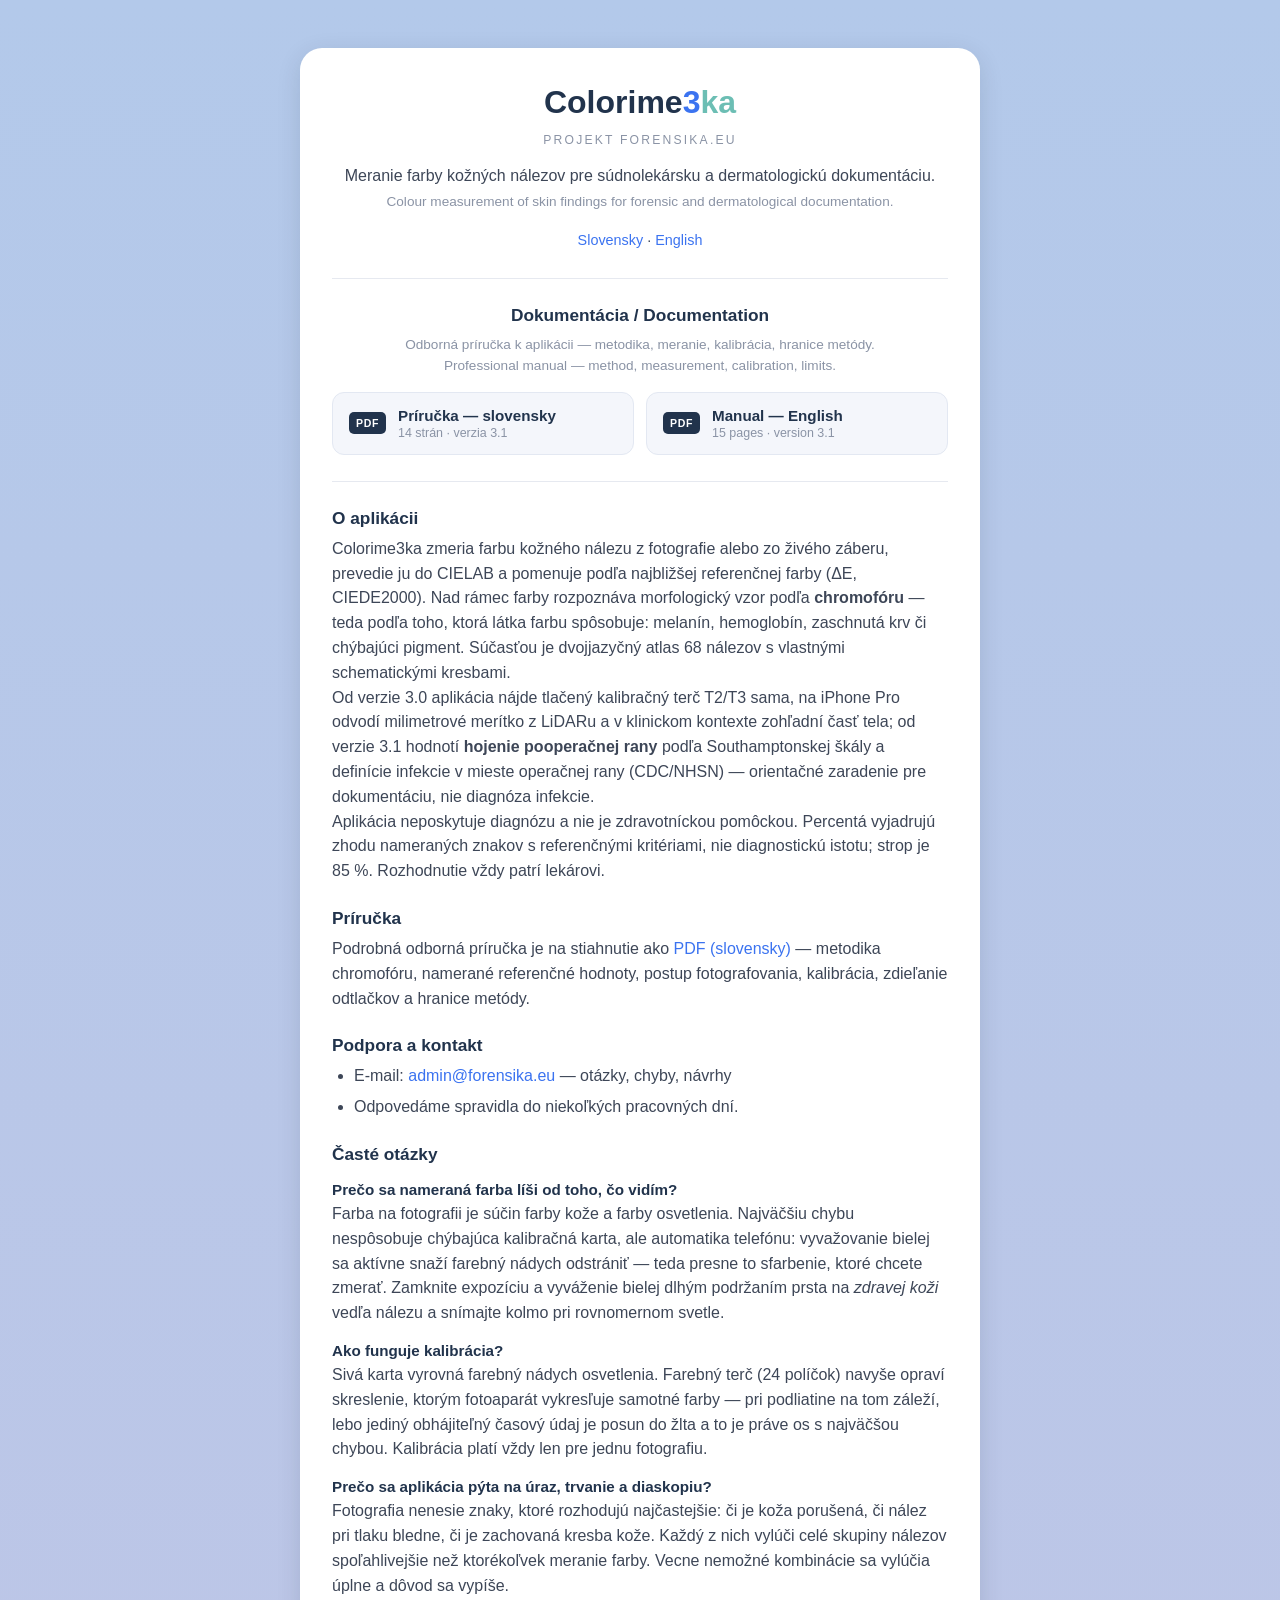
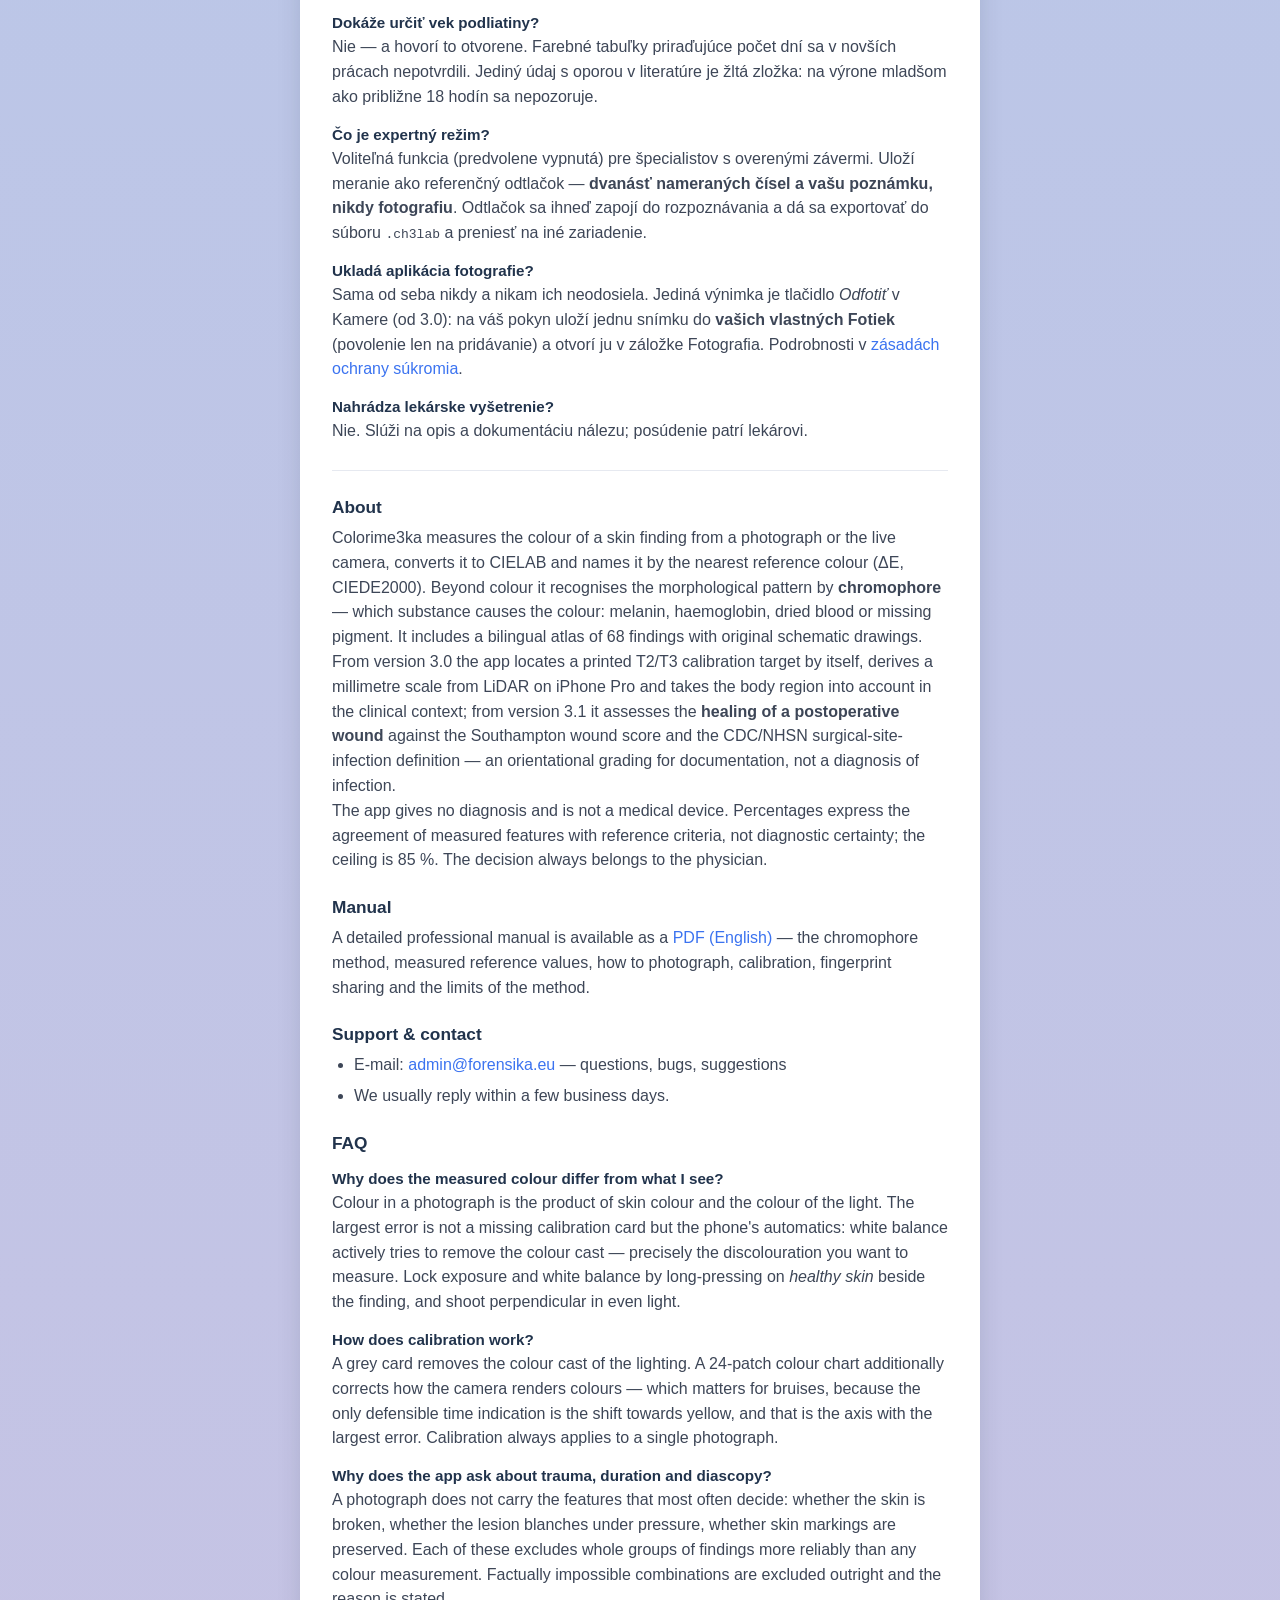
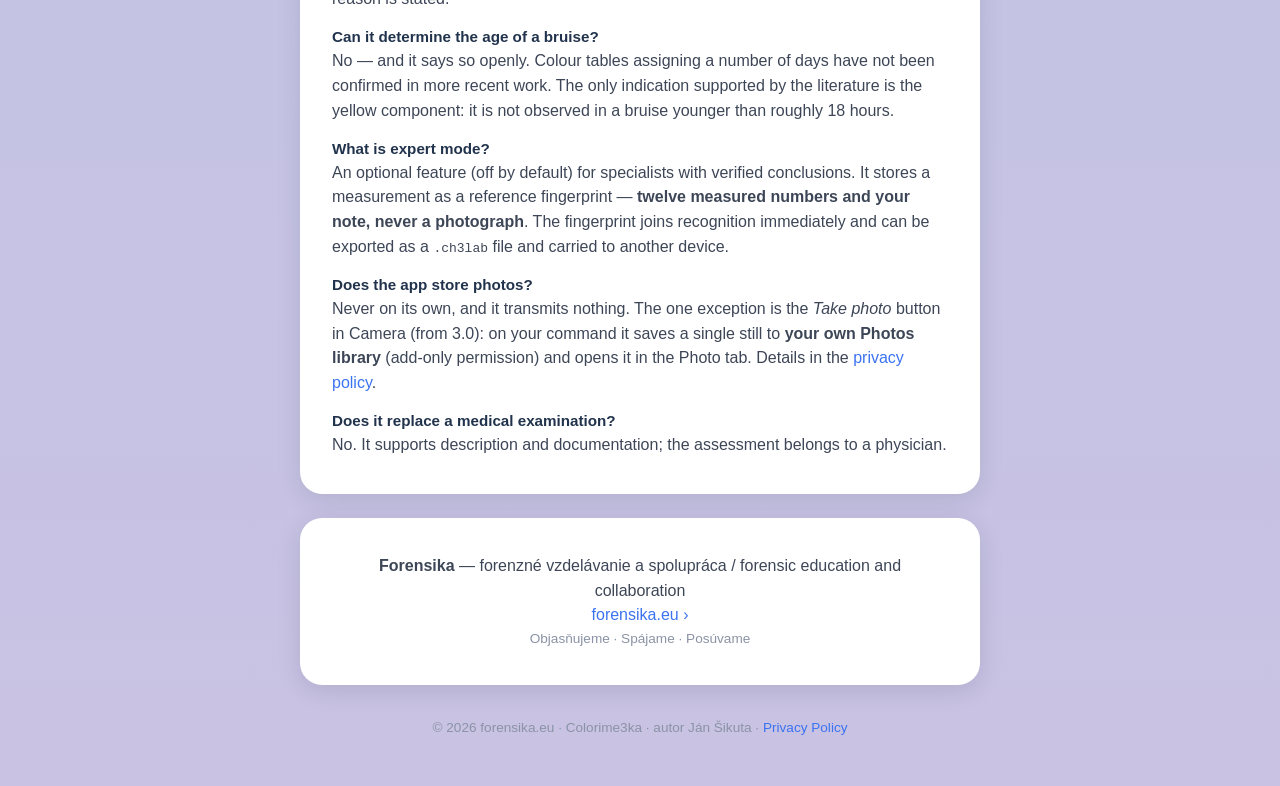
==== index.html @ 70403582 "Kontaktný e-mail: admin@forensika.eu Co-Authored-By: Claude Opus 5.5 <noreply@anthropic.com>" ====
<!DOCTYPE html>
<html lang="sk">
<head>
<meta charset="utf-8">
<meta name="viewport" content="width=device-width, initial-scale=1.0">
<title>Colorime3ka — podpora / support · forensika.eu</title>
<meta name="description" content="Colorime3ka — meranie farby kožných nálezov pre súdnolekársku a dermatologickú dokumentáciu. Podpora a kontakt. / Colour measurement of skin findings for forensic and dermatological documentation.">
<style>
  :root {
    --navy: #21334c; --sky-top: #b3c9ea; --lavender: #c9c2e3;
    --blue: #3b73f0; --mint: #6cbeb4; --ink: #3d4657; --muted: #8a93a5;
  }
  * { margin: 0; padding: 0; box-sizing: border-box; }
  body {
    font-family: -apple-system, BlinkMacSystemFont, "Segoe UI", Roboto, Helvetica, Arial, sans-serif;
    background: linear-gradient(180deg, var(--sky-top), var(--lavender));
    min-height: 100vh; color: var(--navy);
    display: flex; flex-direction: column; align-items: center; padding: 48px 20px;
  }
  .card { background: #fff; border-radius: 22px; box-shadow: 0 6px 24px rgba(20,30,50,.12);
          max-width: 680px; width: 100%; padding: 36px 32px; margin-bottom: 24px; }
  h1 { font-size: 2rem; text-align: center; }
  h1 .i { color: var(--blue); } h1 .k { color: var(--mint); }
  .tagline { text-align: center; letter-spacing: .18em; font-size: .76rem; color: var(--muted); margin: 10px 0 4px; }
  .lead { text-align: center; color: var(--ink); margin-top: 14px; line-height: 1.55; }
  h2 { font-size: 1.08rem; margin: 24px 0 8px; }
  h3 { font-size: .95rem; margin: 16px 0 4px; color: var(--navy); }
  p, li { line-height: 1.55; color: var(--ink); }
  ul { padding-left: 22px; }
  li { margin-bottom: 6px; }
  a { color: var(--blue); text-decoration: none; }
  a:hover { text-decoration: underline; }
  .center { text-align: center; }
  .muted { color: var(--muted); font-size: .85rem; }
  .lang-note { text-align: center; margin: 16px 0 4px; font-size: .9rem; }
  .note { background: #f4f6fb; border-left: 3px solid var(--mint);
          padding: 12px 14px; border-radius: 8px; margin: 14px 0; font-size: .92rem; }
  hr { border: none; border-top: 1px solid #e6e9f0; margin: 26px 0; }
  footer { margin-top: 8px; text-align: center; font-size: .8rem; color: #5d6679; }
  .docs { display: flex; gap: 12px; flex-wrap: wrap; margin: 16px 0 4px; }
  .doc-link { flex: 1 1 240px; display: flex; align-items: center; gap: 12px;
              background: #f4f6fb; border: 1px solid #e3e8f2; border-radius: 12px;
              padding: 14px 16px; text-decoration: none; }
  .doc-link:hover { background: #eef2fa; text-decoration: none; }
  .doc-link .pdf { flex: 0 0 auto; font-size: .66rem; font-weight: 700; letter-spacing: .06em;
                   color: #fff; background: var(--navy); border-radius: 5px; padding: 5px 7px; }
  .doc-link .t { display: block; color: var(--navy); font-weight: 600; font-size: .95rem; }
  .doc-link .m { display: block; color: var(--muted); font-size: .78rem; margin-top: 2px; }
</style>
</head>
<body>

<div class="card">
  <h1>Colorime<span class="i">3</span><span class="k">ka</span></h1>
  <p class="tagline">PROJEKT FORENSIKA.EU</p>
  <p class="lead">Meranie farby kožných nálezov pre súdnolekársku a dermatologickú dokumentáciu.<br>
     <span class="muted">Colour measurement of skin findings for forensic and dermatological documentation.</span></p>
  <p class="lang-note"><a href="#sk">Slovensky</a> · <a href="#en">English</a></p>

  <hr>

  <h2 class="center">Dokumentácia / Documentation</h2>
  <p class="center muted" style="margin-top:6px">Odborná príručka k aplikácii — metodika, meranie, kalibrácia, hranice metódy.<br>
     Professional manual — method, measurement, calibration, limits.</p>
  <div class="docs">
    <a class="doc-link" href="Colorime3ka-prirucka-SK.pdf">
      <span class="pdf">PDF</span>
      <span><span class="t">Príručka — slovensky</span>
            <span class="m">14 strán · verzia 3.1</span></span>
    </a>
    <a class="doc-link" href="Colorime3ka-Manual-EN.pdf">
      <span class="pdf">PDF</span>
      <span><span class="t">Manual — English</span>
            <span class="m">15 pages · version 3.1</span></span>
    </a>
  </div>

  <hr>

  <section id="sk">
    <h2>O aplikácii</h2>
    <p>Colorime3ka zmeria farbu kožného nálezu z fotografie alebo zo živého záberu, prevedie ju do CIELAB a pomenuje podľa najbližšej referenčnej farby (ΔE, CIEDE2000). Nad rámec farby rozpoznáva morfologický vzor podľa <strong>chromofóru</strong> — teda podľa toho, ktorá látka farbu spôsobuje: melanín, hemoglobín, zaschnutá krv či chýbajúci pigment. Súčasťou je dvojjazyčný atlas 68 nálezov s vlastnými schematickými kresbami.</p>
    <p>Od verzie 3.0 aplikácia nájde tlačený kalibračný terč T2/T3 sama, na iPhone Pro odvodí milimetrové merítko z LiDARu a v klinickom kontexte zohľadní časť tela; od verzie 3.1 hodnotí <strong>hojenie pooperačnej rany</strong> podľa Southamptonskej škály a definície infekcie v mieste operačnej rany (CDC/NHSN) — orientačné zaradenie pre dokumentáciu, nie diagnóza infekcie.</p>
    <p>Aplikácia neposkytuje diagnózu a nie je zdravotníckou pomôckou. Percentá vyjadrujú zhodu nameraných znakov s referenčnými kritériami, nie diagnostickú istotu; strop je 85 %. Rozhodnutie vždy patrí lekárovi.</p>

    <h2>Príručka</h2>
    <p>Podrobná odborná príručka je na stiahnutie ako <a href="Colorime3ka-prirucka-SK.pdf">PDF (slovensky)</a> — metodika chromofóru, namerané referenčné hodnoty, postup fotografovania, kalibrácia, zdieľanie odtlačkov a hranice metódy.</p>

    <h2>Podpora a kontakt</h2>
    <ul>
      <li>E-mail: <a href="mailto:admin@forensika.eu">admin@forensika.eu</a> — otázky, chyby, návrhy</li>
      <li>Odpovedáme spravidla do niekoľkých pracovných dní.</li>
    </ul>

    <h2>Časté otázky</h2>

    <h3>Prečo sa nameraná farba líši od toho, čo vidím?</h3>
    <p>Farba na fotografii je súčin farby kože a farby osvetlenia. Najväčšiu chybu nespôsobuje chýbajúca kalibračná karta, ale automatika telefónu: vyvažovanie bielej sa aktívne snaží farebný nádych odstrániť — teda presne to sfarbenie, ktoré chcete zmerať. Zamknite expozíciu a vyváženie bielej dlhým podržaním prsta na <em>zdravej koži</em> vedľa nálezu a snímajte kolmo pri rovnomernom svetle.</p>

    <h3>Ako funguje kalibrácia?</h3>
    <p>Sivá karta vyrovná farebný nádych osvetlenia. Farebný terč (24 políčok) navyše opraví skreslenie, ktorým fotoaparát vykresľuje samotné farby — pri podliatine na tom záleží, lebo jediný obhájiteľný časový údaj je posun do žlta a to je práve os s najväčšou chybou. Kalibrácia platí vždy len pre jednu fotografiu.</p>

    <h3>Prečo sa aplikácia pýta na úraz, trvanie a diaskopiu?</h3>
    <p>Fotografia nenesie znaky, ktoré rozhodujú najčastejšie: či je koža porušená, či nález pri tlaku bledne, či je zachovaná kresba kože. Každý z nich vylúči celé skupiny nálezov spoľahlivejšie než ktorékoľvek meranie farby. Vecne nemožné kombinácie sa vylúčia úplne a dôvod sa vypíše.</p>

    <h3>Dokáže určiť vek podliatiny?</h3>
    <p>Nie — a hovorí to otvorene. Farebné tabuľky priraďujúce počet dní sa v novších prácach nepotvrdili. Jediný údaj s oporou v literatúre je žltá zložka: na výrone mladšom ako približne 18 hodín sa nepozoruje.</p>

    <h3>Čo je expertný režim?</h3>
    <p>Voliteľná funkcia (predvolene vypnutá) pre špecialistov s overenými závermi. Uloží meranie ako referenčný odtlačok — <strong>dvanásť nameraných čísel a vašu poznámku, nikdy fotografiu</strong>. Odtlačok sa ihneď zapojí do rozpoznávania a dá sa exportovať do súboru <code>.ch3lab</code> a preniesť na iné zariadenie.</p>

    <h3>Ukladá aplikácia fotografie?</h3>
    <p>Sama od seba nikdy a nikam ich neodosiela. Jediná výnimka je tlačidlo <em>Odfotiť</em> v Kamere (od 3.0): na váš pokyn uloží jednu snímku do <strong>vašich vlastných Fotiek</strong> (povolenie len na pridávanie) a otvorí ju v záložke Fotografia. Podrobnosti v <a href="privacy.html">zásadách ochrany súkromia</a>.</p>

    <h3>Nahrádza lekárske vyšetrenie?</h3>
    <p>Nie. Slúži na opis a dokumentáciu nálezu; posúdenie patrí lekárovi.</p>
  </section>

  <hr>

  <section id="en">
    <h2>About</h2>
    <p>Colorime3ka measures the colour of a skin finding from a photograph or the live camera, converts it to CIELAB and names it by the nearest reference colour (ΔE, CIEDE2000). Beyond colour it recognises the morphological pattern by <strong>chromophore</strong> — which substance causes the colour: melanin, haemoglobin, dried blood or missing pigment. It includes a bilingual atlas of 68 findings with original schematic drawings.</p>
    <p>From version 3.0 the app locates a printed T2/T3 calibration target by itself, derives a millimetre scale from LiDAR on iPhone Pro and takes the body region into account in the clinical context; from version 3.1 it assesses the <strong>healing of a postoperative wound</strong> against the Southampton wound score and the CDC/NHSN surgical-site-infection definition — an orientational grading for documentation, not a diagnosis of infection.</p>
    <p>The app gives no diagnosis and is not a medical device. Percentages express the agreement of measured features with reference criteria, not diagnostic certainty; the ceiling is 85 %. The decision always belongs to the physician.</p>

    <h2>Manual</h2>
    <p>A detailed professional manual is available as a <a href="Colorime3ka-Manual-EN.pdf">PDF (English)</a> — the chromophore method, measured reference values, how to photograph, calibration, fingerprint sharing and the limits of the method.</p>

    <h2>Support &amp; contact</h2>
    <ul>
      <li>E-mail: <a href="mailto:admin@forensika.eu">admin@forensika.eu</a> — questions, bugs, suggestions</li>
      <li>We usually reply within a few business days.</li>
    </ul>

    <h2>FAQ</h2>

    <h3>Why does the measured colour differ from what I see?</h3>
    <p>Colour in a photograph is the product of skin colour and the colour of the light. The largest error is not a missing calibration card but the phone's automatics: white balance actively tries to remove the colour cast — precisely the discolouration you want to measure. Lock exposure and white balance by long-pressing on <em>healthy skin</em> beside the finding, and shoot perpendicular in even light.</p>

    <h3>How does calibration work?</h3>
    <p>A grey card removes the colour cast of the lighting. A 24-patch colour chart additionally corrects how the camera renders colours — which matters for bruises, because the only defensible time indication is the shift towards yellow, and that is the axis with the largest error. Calibration always applies to a single photograph.</p>

    <h3>Why does the app ask about trauma, duration and diascopy?</h3>
    <p>A photograph does not carry the features that most often decide: whether the skin is broken, whether the lesion blanches under pressure, whether skin markings are preserved. Each of these excludes whole groups of findings more reliably than any colour measurement. Factually impossible combinations are excluded outright and the reason is stated.</p>

    <h3>Can it determine the age of a bruise?</h3>
    <p>No — and it says so openly. Colour tables assigning a number of days have not been confirmed in more recent work. The only indication supported by the literature is the yellow component: it is not observed in a bruise younger than roughly 18 hours.</p>

    <h3>What is expert mode?</h3>
    <p>An optional feature (off by default) for specialists with verified conclusions. It stores a measurement as a reference fingerprint — <strong>twelve measured numbers and your note, never a photograph</strong>. The fingerprint joins recognition immediately and can be exported as a <code>.ch3lab</code> file and carried to another device.</p>

    <h3>Does the app store photos?</h3>
    <p>Never on its own, and it transmits nothing. The one exception is the <em>Take photo</em> button in Camera (from 3.0): on your command it saves a single still to <strong>your own Photos library</strong> (add-only permission) and opens it in the Photo tab. Details in the <a href="privacy.html">privacy policy</a>.</p>

    <h3>Does it replace a medical examination?</h3>
    <p>No. It supports description and documentation; the assessment belongs to a physician.</p>
  </section>
</div>

<div class="card center">
  <p><strong>Forensika</strong> — forenzné vzdelávanie a spolupráca / forensic education and collaboration</p>
  <p><a href="https://forensika.eu">forensika.eu ›</a></p>
  <p class="muted">Objasňujeme · Spájame · Posúvame</p>
</div>

<footer>
  <p class="muted"><span data-fz>©</span> 2026 forensika.eu · Colorime3ka · autor Ján Šikuta · <a href="privacy.html">Privacy Policy</a></p>
</footer>

<script src="site.js" defer></script>
</body>
</html>
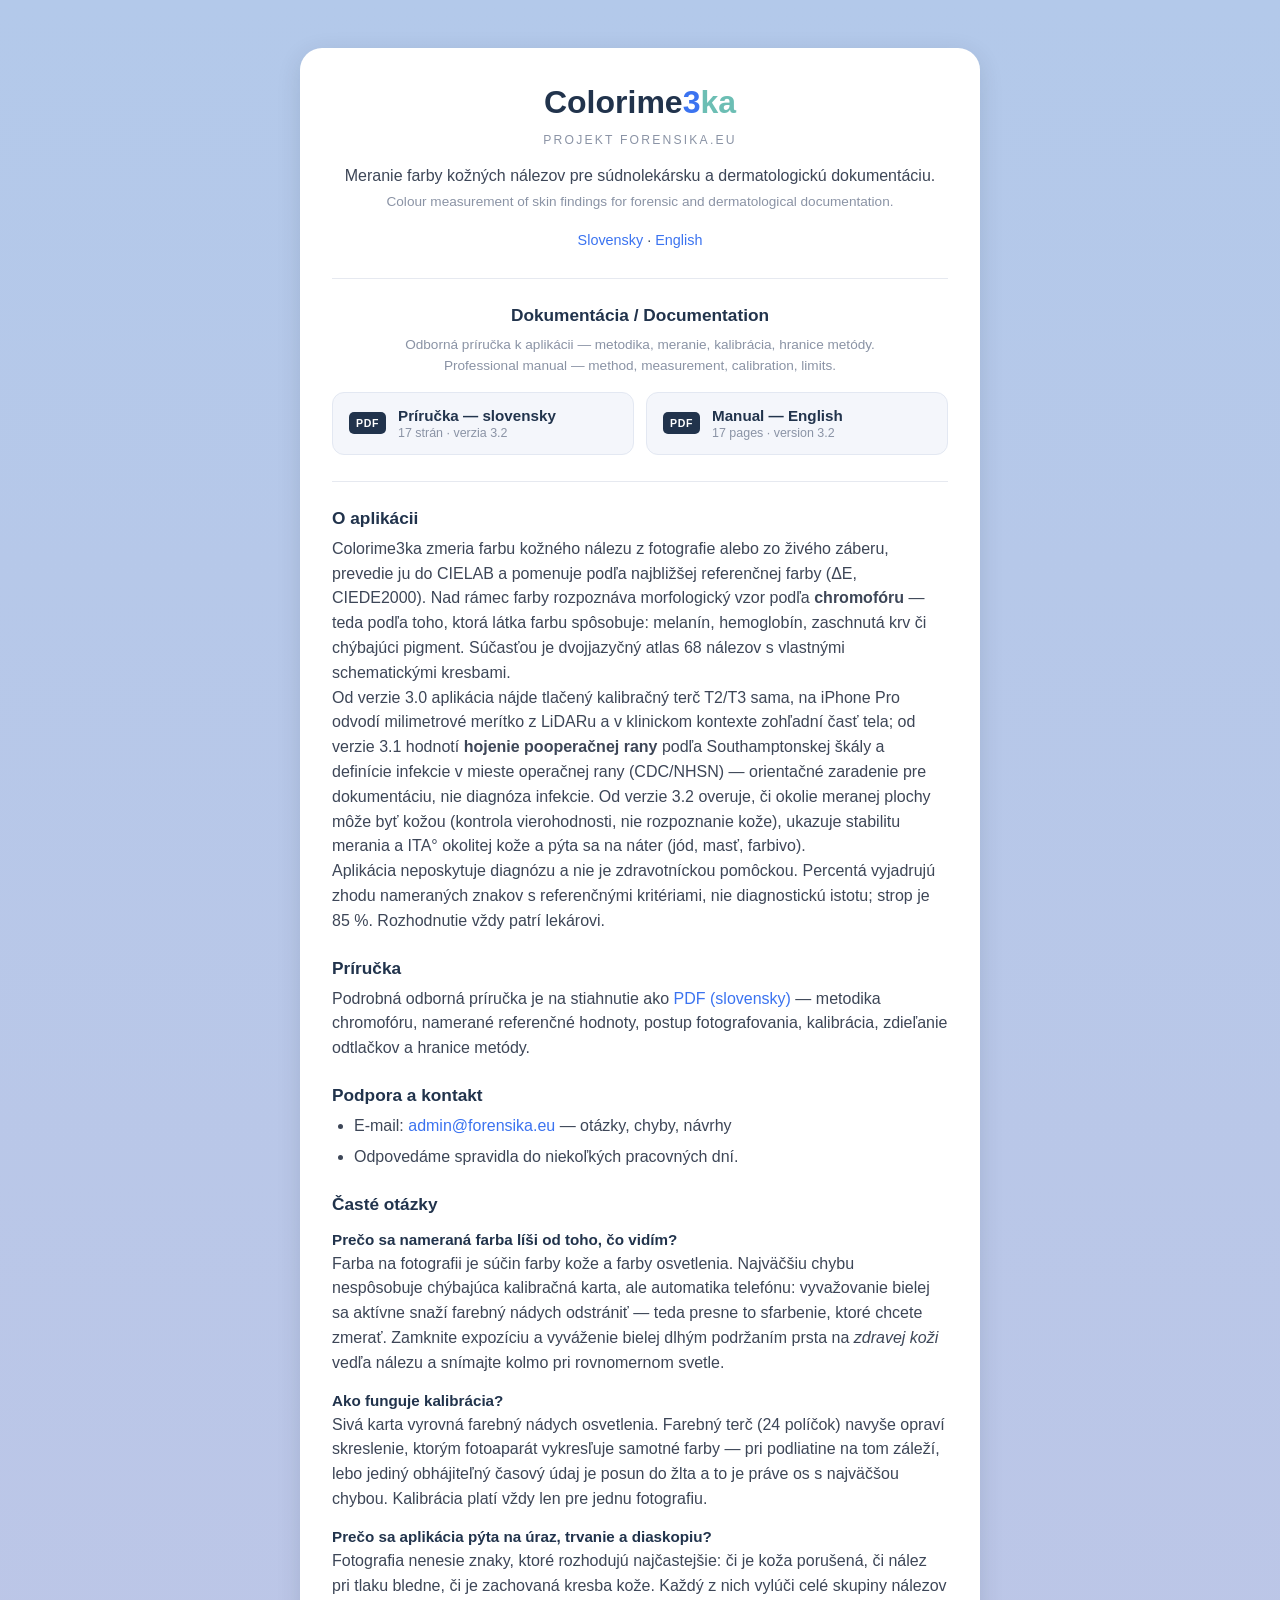
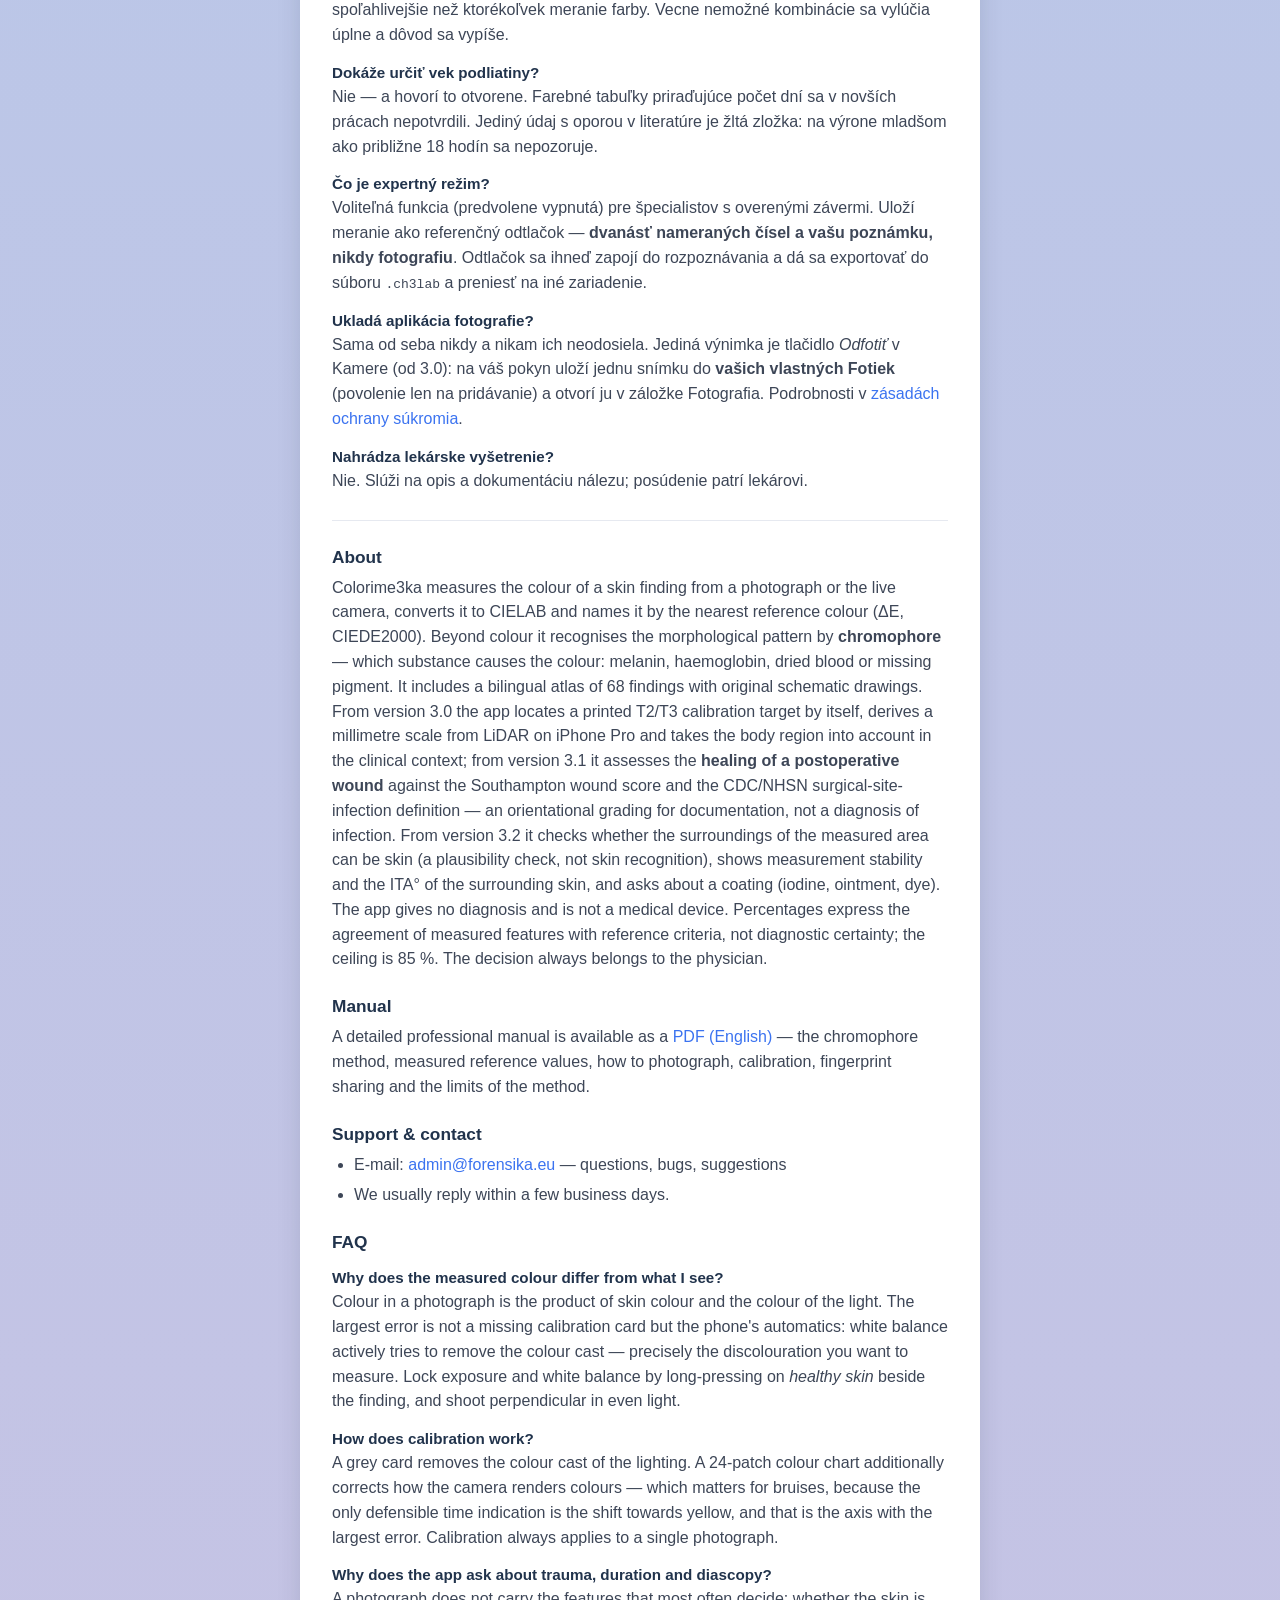
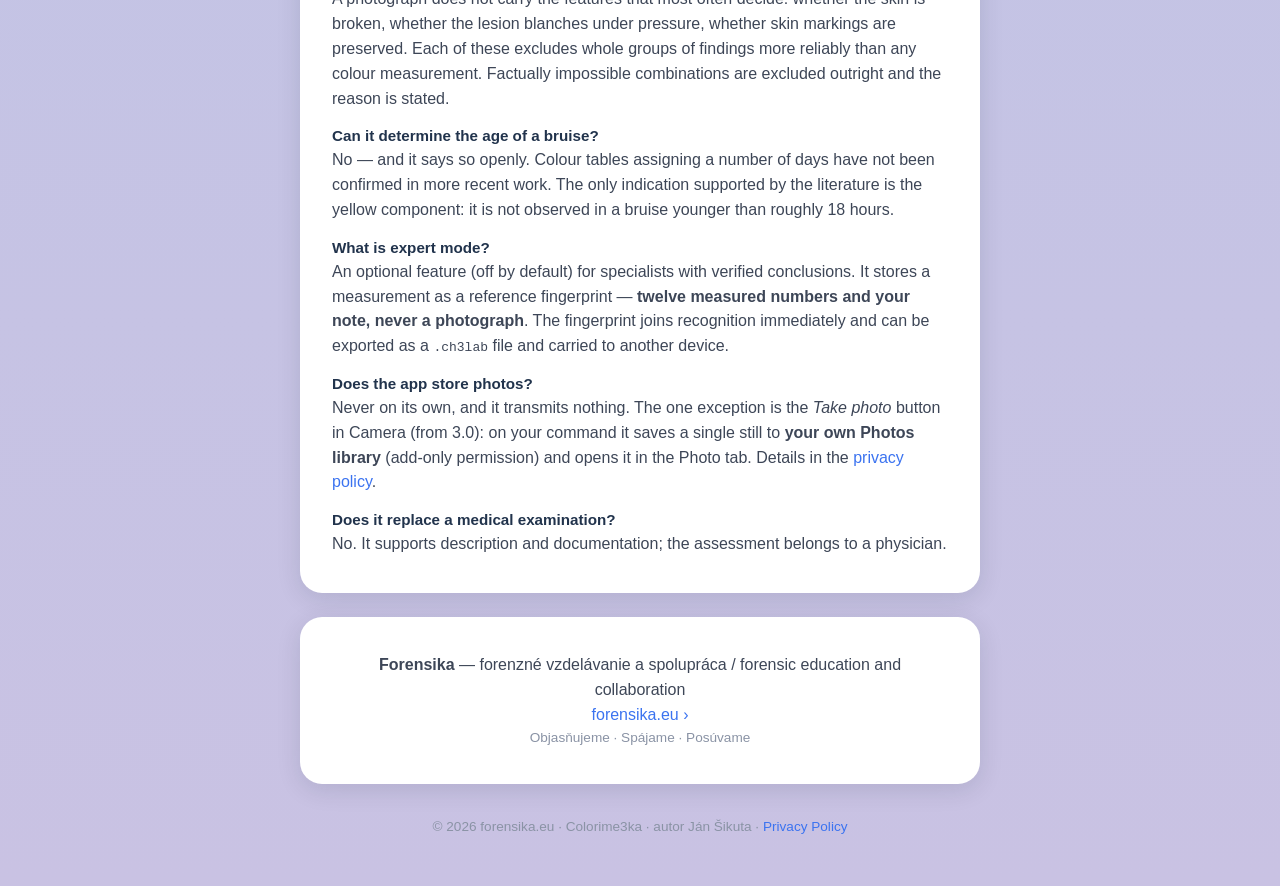
==== commit 3bd1e2f6: "Add files via upload" ====
--- a/index.html
+++ b/index.html
@@ -66,12 +66,12 @@
     <a class="doc-link" href="Colorime3ka-prirucka-SK.pdf">
       <span class="pdf">PDF</span>
       <span><span class="t">Príručka — slovensky</span>
-            <span class="m">14 strán · verzia 3.1</span></span>
+            <span class="m">17 strán · verzia 3.2</span></span>
     </a>
     <a class="doc-link" href="Colorime3ka-Manual-EN.pdf">
       <span class="pdf">PDF</span>
       <span><span class="t">Manual — English</span>
-            <span class="m">15 pages · version 3.1</span></span>
+            <span class="m">17 pages · version 3.2</span></span>
     </a>
   </div>
 
@@ -80,7 +80,7 @@
   <section id="sk">
     <h2>O aplikácii</h2>
     <p>Colorime3ka zmeria farbu kožného nálezu z fotografie alebo zo živého záberu, prevedie ju do CIELAB a pomenuje podľa najbližšej referenčnej farby (ΔE, CIEDE2000). Nad rámec farby rozpoznáva morfologický vzor podľa <strong>chromofóru</strong> — teda podľa toho, ktorá látka farbu spôsobuje: melanín, hemoglobín, zaschnutá krv či chýbajúci pigment. Súčasťou je dvojjazyčný atlas 68 nálezov s vlastnými schematickými kresbami.</p>
-    <p>Od verzie 3.0 aplikácia nájde tlačený kalibračný terč T2/T3 sama, na iPhone Pro odvodí milimetrové merítko z LiDARu a v klinickom kontexte zohľadní časť tela; od verzie 3.1 hodnotí <strong>hojenie pooperačnej rany</strong> podľa Southamptonskej škály a definície infekcie v mieste operačnej rany (CDC/NHSN) — orientačné zaradenie pre dokumentáciu, nie diagnóza infekcie.</p>
+    <p>Od verzie 3.0 aplikácia nájde tlačený kalibračný terč T2/T3 sama, na iPhone Pro odvodí milimetrové merítko z LiDARu a v klinickom kontexte zohľadní časť tela; od verzie 3.1 hodnotí <strong>hojenie pooperačnej rany</strong> podľa Southamptonskej škály a definície infekcie v mieste operačnej rany (CDC/NHSN) — orientačné zaradenie pre dokumentáciu, nie diagnóza infekcie. Od verzie 3.2 overuje, či okolie meranej plochy môže byť kožou (kontrola vierohodnosti, nie rozpoznanie kože), ukazuje stabilitu merania a ITA° okolitej kože a pýta sa na náter (jód, masť, farbivo).</p>
     <p>Aplikácia neposkytuje diagnózu a nie je zdravotníckou pomôckou. Percentá vyjadrujú zhodu nameraných znakov s referenčnými kritériami, nie diagnostickú istotu; strop je 85 %. Rozhodnutie vždy patrí lekárovi.</p>
 
     <h2>Príručka</h2>
@@ -121,7 +121,7 @@
   <section id="en">
     <h2>About</h2>
     <p>Colorime3ka measures the colour of a skin finding from a photograph or the live camera, converts it to CIELAB and names it by the nearest reference colour (ΔE, CIEDE2000). Beyond colour it recognises the morphological pattern by <strong>chromophore</strong> — which substance causes the colour: melanin, haemoglobin, dried blood or missing pigment. It includes a bilingual atlas of 68 findings with original schematic drawings.</p>
-    <p>From version 3.0 the app locates a printed T2/T3 calibration target by itself, derives a millimetre scale from LiDAR on iPhone Pro and takes the body region into account in the clinical context; from version 3.1 it assesses the <strong>healing of a postoperative wound</strong> against the Southampton wound score and the CDC/NHSN surgical-site-infection definition — an orientational grading for documentation, not a diagnosis of infection.</p>
+    <p>From version 3.0 the app locates a printed T2/T3 calibration target by itself, derives a millimetre scale from LiDAR on iPhone Pro and takes the body region into account in the clinical context; from version 3.1 it assesses the <strong>healing of a postoperative wound</strong> against the Southampton wound score and the CDC/NHSN surgical-site-infection definition — an orientational grading for documentation, not a diagnosis of infection. From version 3.2 it checks whether the surroundings of the measured area can be skin (a plausibility check, not skin recognition), shows measurement stability and the ITA° of the surrounding skin, and asks about a coating (iodine, ointment, dye).</p>
     <p>The app gives no diagnosis and is not a medical device. Percentages express the agreement of measured features with reference criteria, not diagnostic certainty; the ceiling is 85 %. The decision always belongs to the physician.</p>
 
     <h2>Manual</h2>
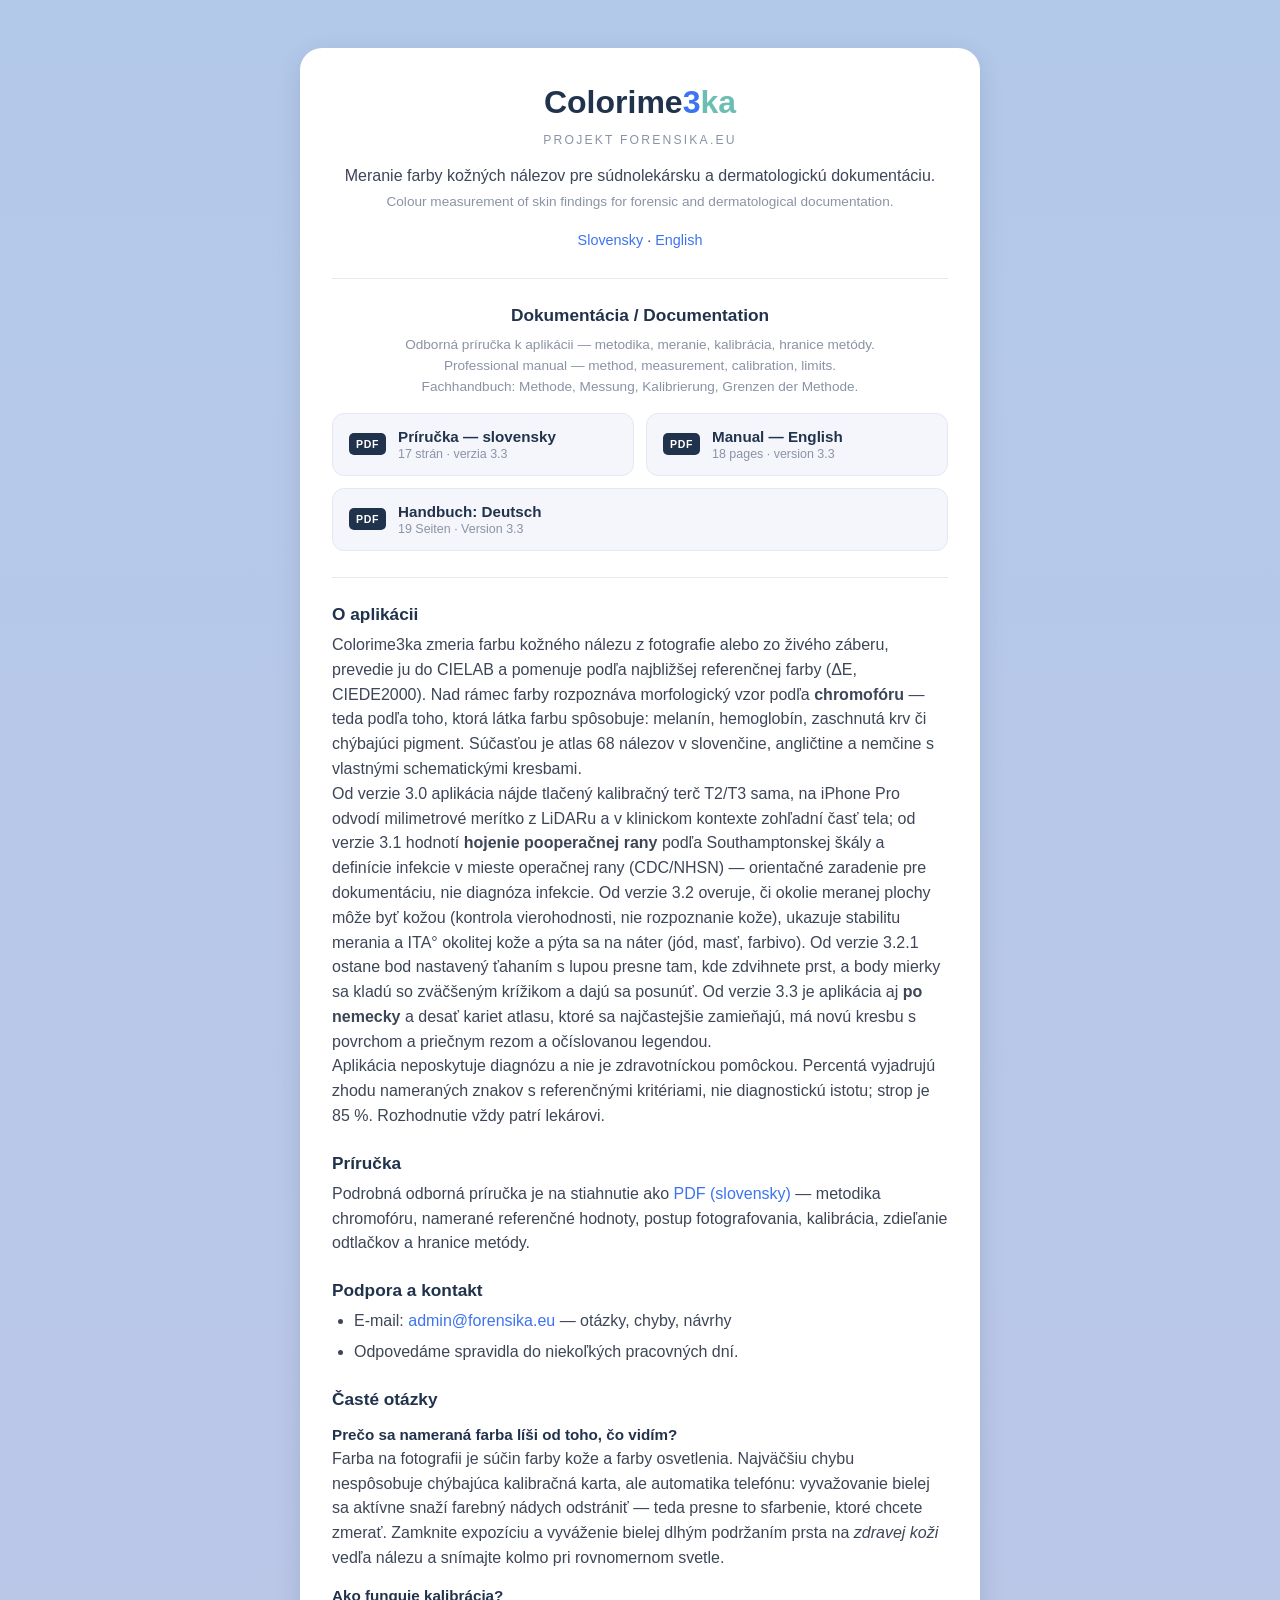
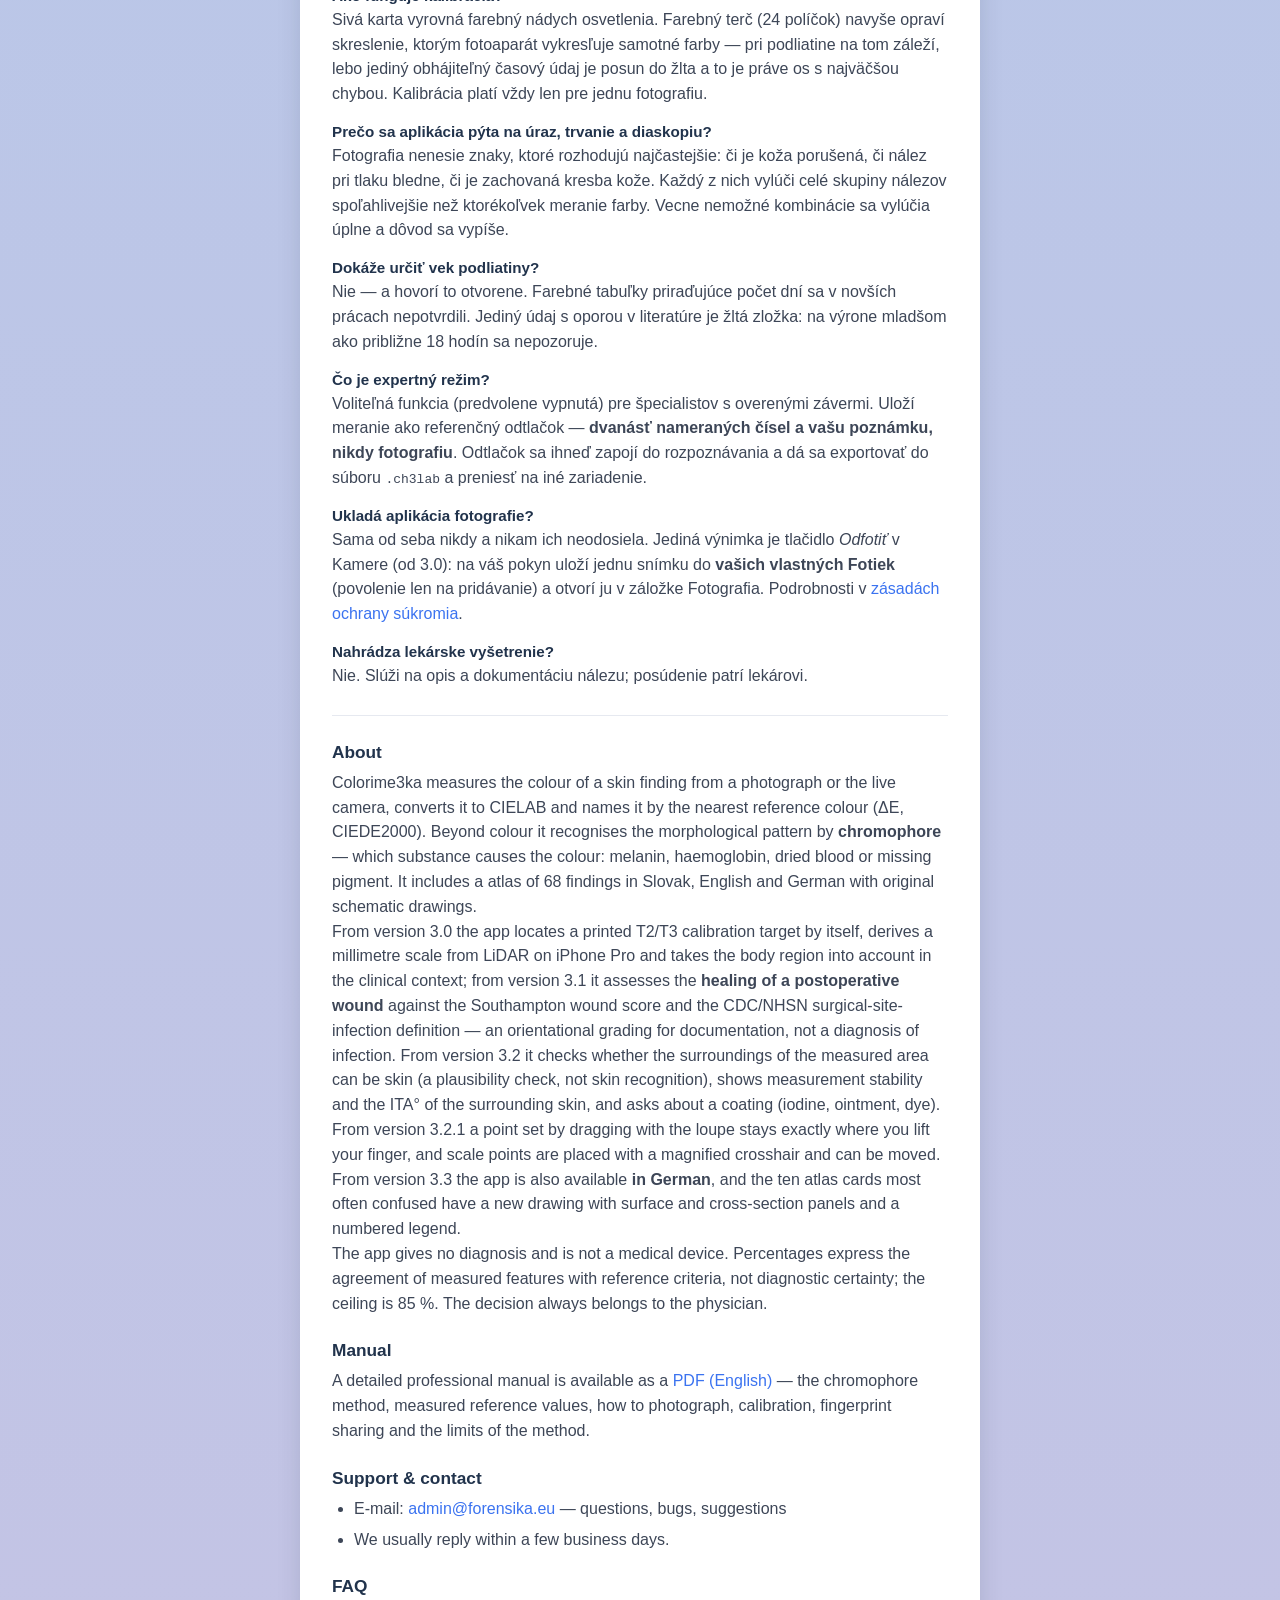
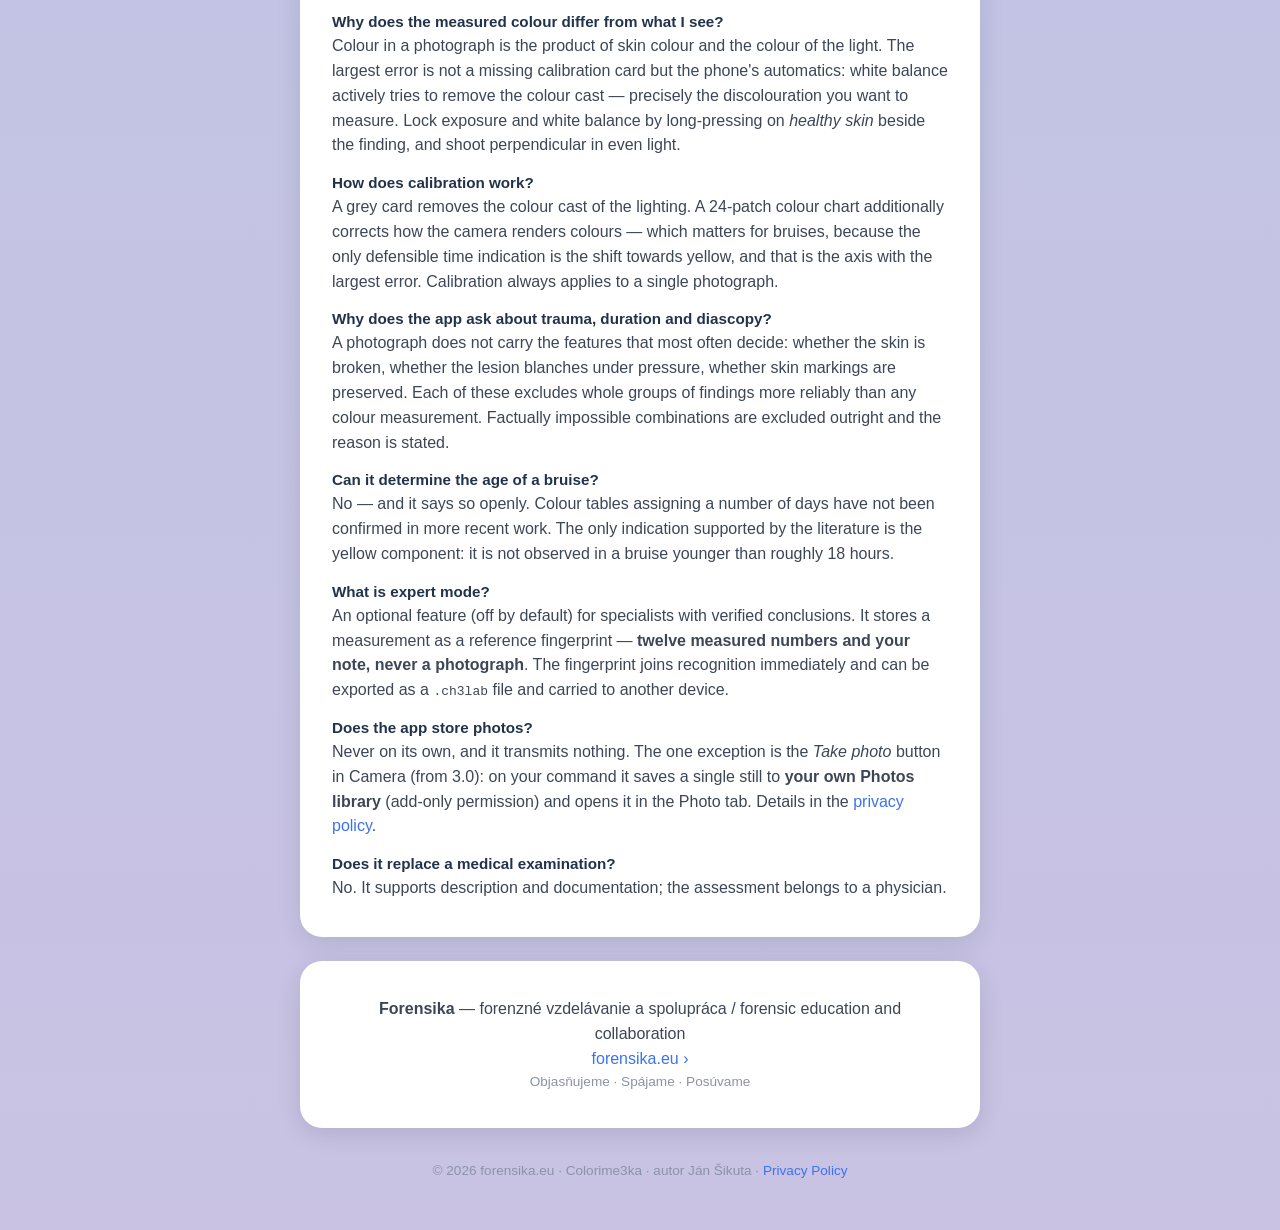
==== commit a83441b7: "Add files via upload" ====
--- a/index.html
+++ b/index.html
@@ -61,17 +61,23 @@
 
   <h2 class="center">Dokumentácia / Documentation</h2>
   <p class="center muted" style="margin-top:6px">Odborná príručka k aplikácii — metodika, meranie, kalibrácia, hranice metódy.<br>
-     Professional manual — method, measurement, calibration, limits.</p>
+     Professional manual — method, measurement, calibration, limits.<br>
+     Fachhandbuch: Methode, Messung, Kalibrierung, Grenzen der Methode.</p>
   <div class="docs">
     <a class="doc-link" href="Colorime3ka-prirucka-SK.pdf">
       <span class="pdf">PDF</span>
       <span><span class="t">Príručka — slovensky</span>
-            <span class="m">17 strán · verzia 3.2</span></span>
+            <span class="m">17 strán · verzia 3.3</span></span>
     </a>
     <a class="doc-link" href="Colorime3ka-Manual-EN.pdf">
       <span class="pdf">PDF</span>
       <span><span class="t">Manual — English</span>
-            <span class="m">17 pages · version 3.2</span></span>
+            <span class="m">18 pages · version 3.3</span></span>
+    </a>
+    <a class="doc-link" href="Colorime3ka-Handbuch-DE.pdf">
+      <span class="pdf">PDF</span>
+      <span><span class="t">Handbuch: Deutsch</span>
+            <span class="m">19 Seiten · Version 3.3</span></span>
     </a>
   </div>
 
@@ -79,8 +85,8 @@
 
   <section id="sk">
     <h2>O aplikácii</h2>
-    <p>Colorime3ka zmeria farbu kožného nálezu z fotografie alebo zo živého záberu, prevedie ju do CIELAB a pomenuje podľa najbližšej referenčnej farby (ΔE, CIEDE2000). Nad rámec farby rozpoznáva morfologický vzor podľa <strong>chromofóru</strong> — teda podľa toho, ktorá látka farbu spôsobuje: melanín, hemoglobín, zaschnutá krv či chýbajúci pigment. Súčasťou je dvojjazyčný atlas 68 nálezov s vlastnými schematickými kresbami.</p>
-    <p>Od verzie 3.0 aplikácia nájde tlačený kalibračný terč T2/T3 sama, na iPhone Pro odvodí milimetrové merítko z LiDARu a v klinickom kontexte zohľadní časť tela; od verzie 3.1 hodnotí <strong>hojenie pooperačnej rany</strong> podľa Southamptonskej škály a definície infekcie v mieste operačnej rany (CDC/NHSN) — orientačné zaradenie pre dokumentáciu, nie diagnóza infekcie. Od verzie 3.2 overuje, či okolie meranej plochy môže byť kožou (kontrola vierohodnosti, nie rozpoznanie kože), ukazuje stabilitu merania a ITA° okolitej kože a pýta sa na náter (jód, masť, farbivo).</p>
+    <p>Colorime3ka zmeria farbu kožného nálezu z fotografie alebo zo živého záberu, prevedie ju do CIELAB a pomenuje podľa najbližšej referenčnej farby (ΔE, CIEDE2000). Nad rámec farby rozpoznáva morfologický vzor podľa <strong>chromofóru</strong> — teda podľa toho, ktorá látka farbu spôsobuje: melanín, hemoglobín, zaschnutá krv či chýbajúci pigment. Súčasťou je atlas 68 nálezov v slovenčine, angličtine a nemčine s vlastnými schematickými kresbami.</p>
+    <p>Od verzie 3.0 aplikácia nájde tlačený kalibračný terč T2/T3 sama, na iPhone Pro odvodí milimetrové merítko z LiDARu a v klinickom kontexte zohľadní časť tela; od verzie 3.1 hodnotí <strong>hojenie pooperačnej rany</strong> podľa Southamptonskej škály a definície infekcie v mieste operačnej rany (CDC/NHSN) — orientačné zaradenie pre dokumentáciu, nie diagnóza infekcie. Od verzie 3.2 overuje, či okolie meranej plochy môže byť kožou (kontrola vierohodnosti, nie rozpoznanie kože), ukazuje stabilitu merania a ITA° okolitej kože a pýta sa na náter (jód, masť, farbivo). Od verzie 3.2.1 ostane bod nastavený ťahaním s lupou presne tam, kde zdvihnete prst, a body mierky sa kladú so zväčšeným krížikom a dajú sa posunúť. Od verzie 3.3 je aplikácia aj <strong>po nemecky</strong> a desať kariet atlasu, ktoré sa najčastejšie zamieňajú, má novú kresbu s povrchom a priečnym rezom a očíslovanou legendou.</p>
     <p>Aplikácia neposkytuje diagnózu a nie je zdravotníckou pomôckou. Percentá vyjadrujú zhodu nameraných znakov s referenčnými kritériami, nie diagnostickú istotu; strop je 85 %. Rozhodnutie vždy patrí lekárovi.</p>
 
     <h2>Príručka</h2>
@@ -120,8 +126,8 @@
 
   <section id="en">
     <h2>About</h2>
-    <p>Colorime3ka measures the colour of a skin finding from a photograph or the live camera, converts it to CIELAB and names it by the nearest reference colour (ΔE, CIEDE2000). Beyond colour it recognises the morphological pattern by <strong>chromophore</strong> — which substance causes the colour: melanin, haemoglobin, dried blood or missing pigment. It includes a bilingual atlas of 68 findings with original schematic drawings.</p>
-    <p>From version 3.0 the app locates a printed T2/T3 calibration target by itself, derives a millimetre scale from LiDAR on iPhone Pro and takes the body region into account in the clinical context; from version 3.1 it assesses the <strong>healing of a postoperative wound</strong> against the Southampton wound score and the CDC/NHSN surgical-site-infection definition — an orientational grading for documentation, not a diagnosis of infection. From version 3.2 it checks whether the surroundings of the measured area can be skin (a plausibility check, not skin recognition), shows measurement stability and the ITA° of the surrounding skin, and asks about a coating (iodine, ointment, dye).</p>
+    <p>Colorime3ka measures the colour of a skin finding from a photograph or the live camera, converts it to CIELAB and names it by the nearest reference colour (ΔE, CIEDE2000). Beyond colour it recognises the morphological pattern by <strong>chromophore</strong> — which substance causes the colour: melanin, haemoglobin, dried blood or missing pigment. It includes a atlas of 68 findings in Slovak, English and German with original schematic drawings.</p>
+    <p>From version 3.0 the app locates a printed T2/T3 calibration target by itself, derives a millimetre scale from LiDAR on iPhone Pro and takes the body region into account in the clinical context; from version 3.1 it assesses the <strong>healing of a postoperative wound</strong> against the Southampton wound score and the CDC/NHSN surgical-site-infection definition — an orientational grading for documentation, not a diagnosis of infection. From version 3.2 it checks whether the surroundings of the measured area can be skin (a plausibility check, not skin recognition), shows measurement stability and the ITA° of the surrounding skin, and asks about a coating (iodine, ointment, dye). From version 3.2.1 a point set by dragging with the loupe stays exactly where you lift your finger, and scale points are placed with a magnified crosshair and can be moved. From version 3.3 the app is also available <strong>in German</strong>, and the ten atlas cards most often confused have a new drawing with surface and cross-section panels and a numbered legend.</p>
     <p>The app gives no diagnosis and is not a medical device. Percentages express the agreement of measured features with reference criteria, not diagnostic certainty; the ceiling is 85 %. The decision always belongs to the physician.</p>
 
     <h2>Manual</h2>
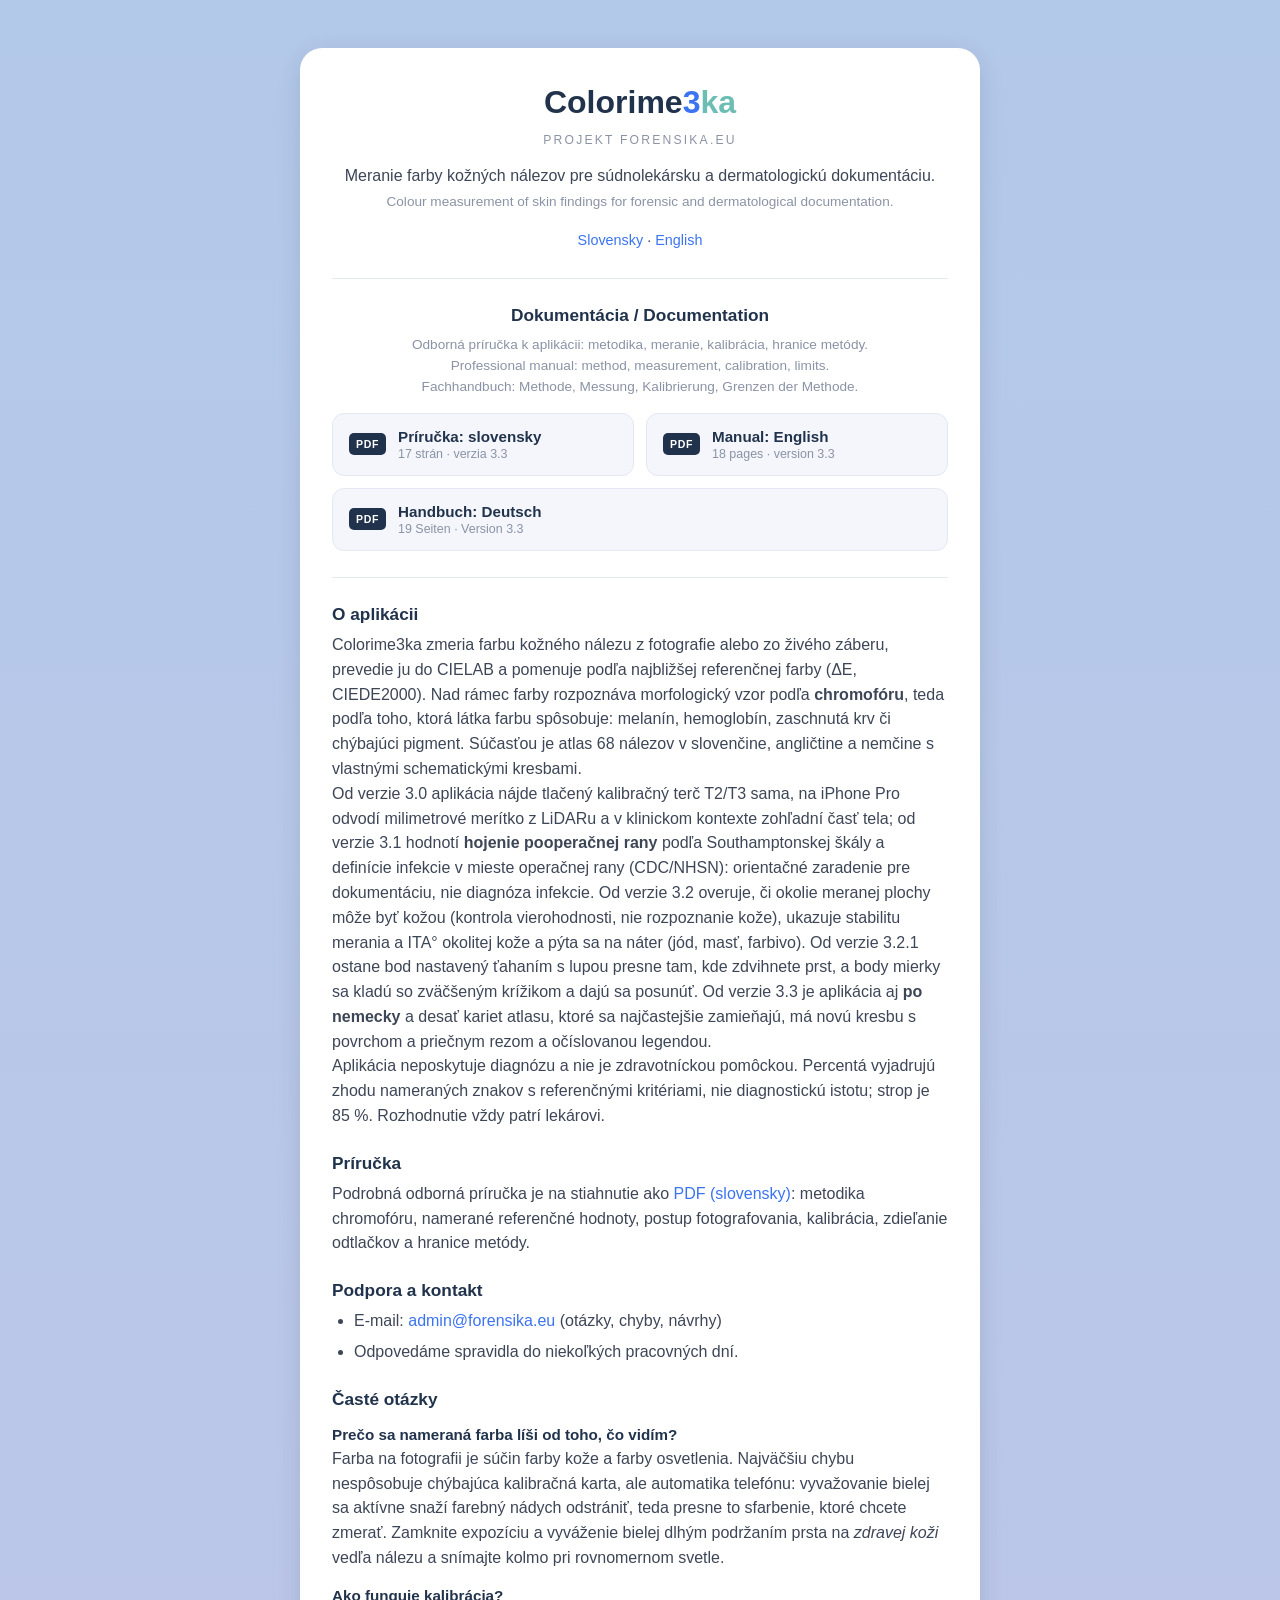
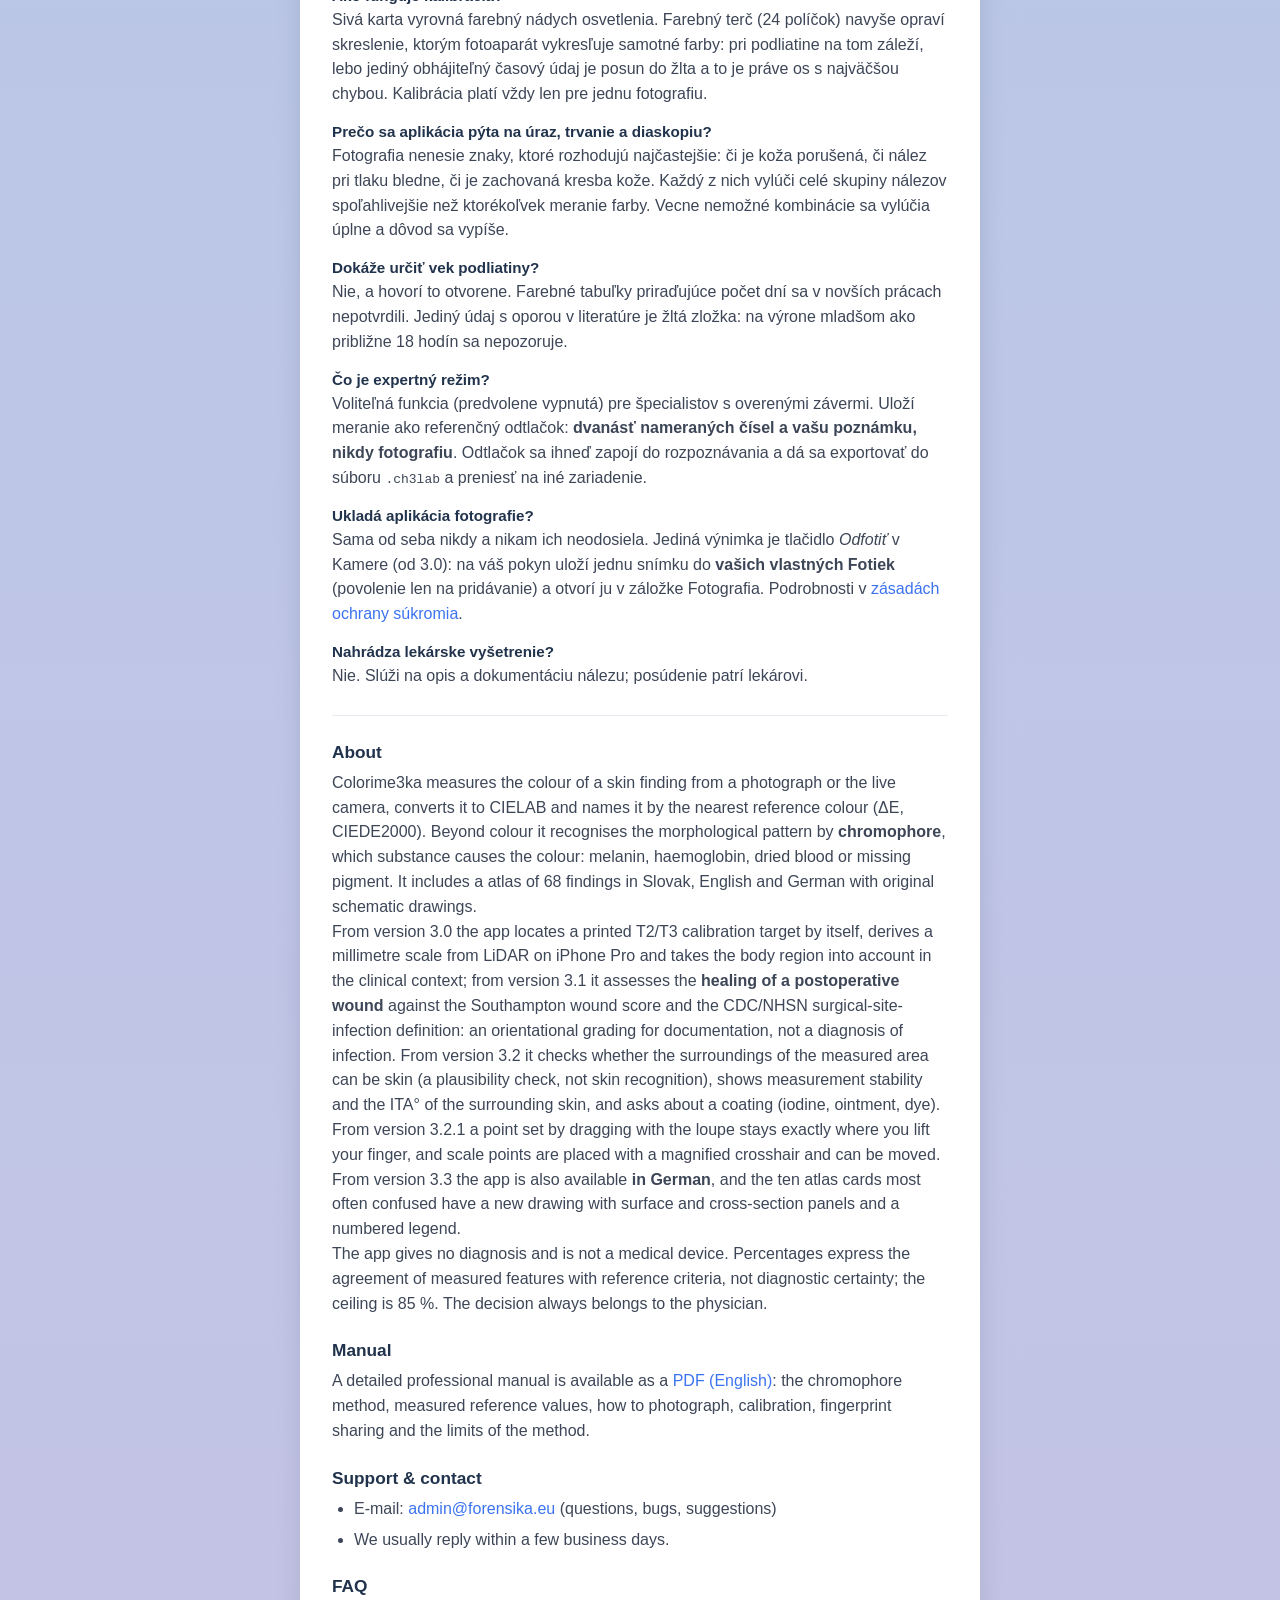
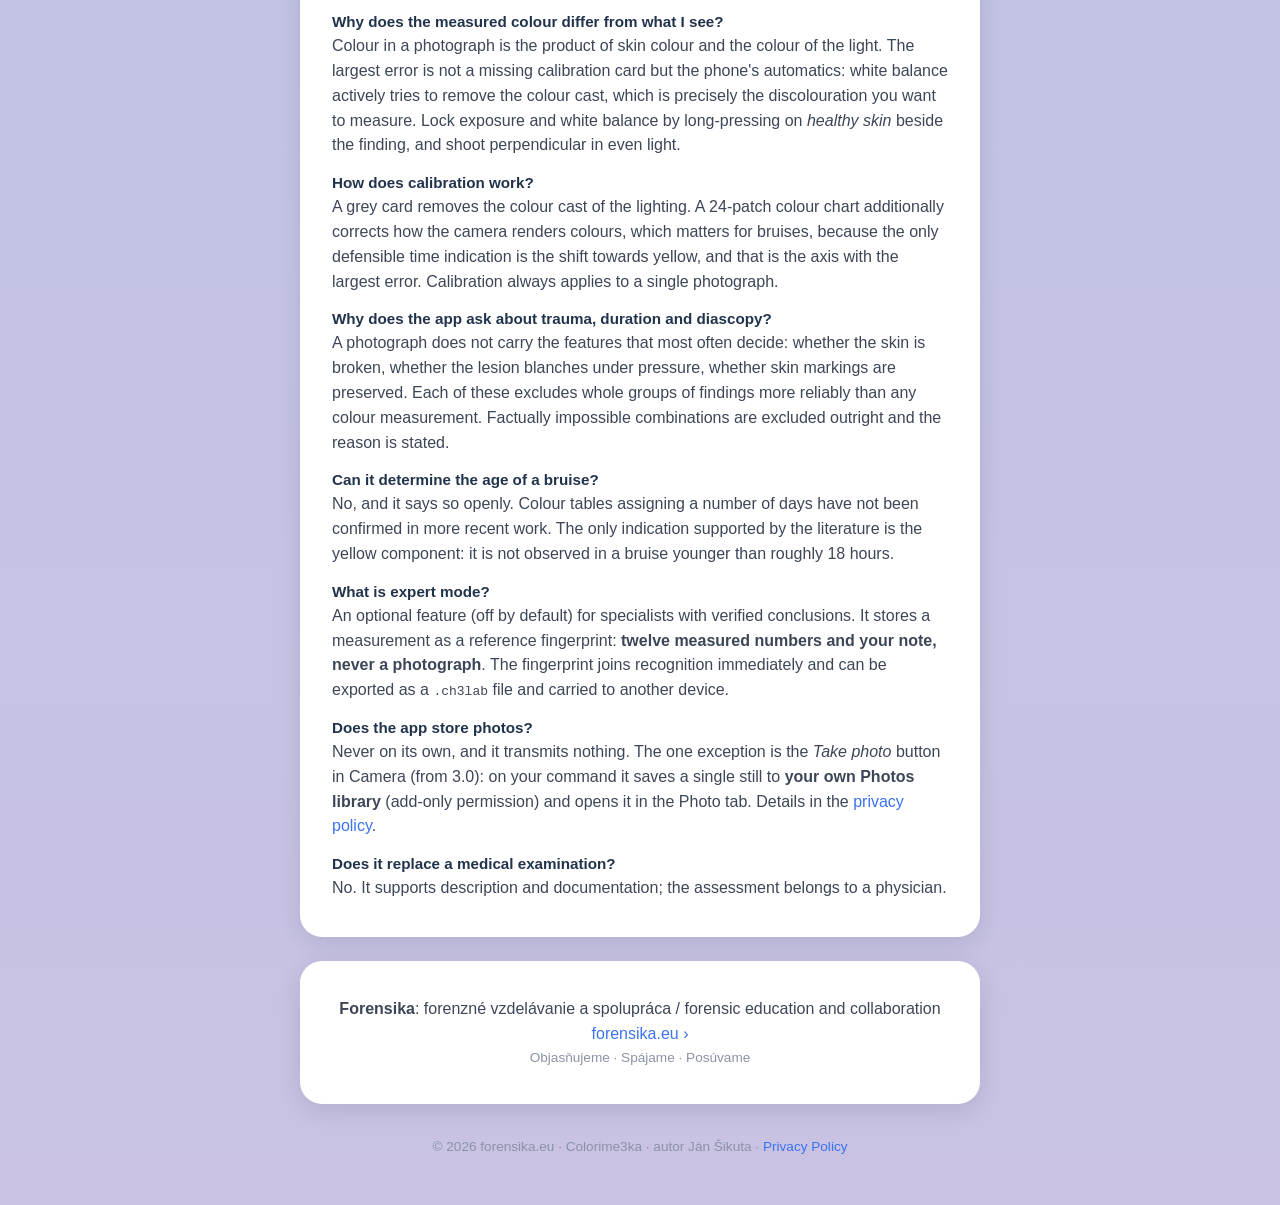
==== commit e5424487: "Add files via upload" ====
--- a/index.html
+++ b/index.html
@@ -3,8 +3,8 @@
 <head>
 <meta charset="utf-8">
 <meta name="viewport" content="width=device-width, initial-scale=1.0">
-<title>Colorime3ka — podpora / support · forensika.eu</title>
-<meta name="description" content="Colorime3ka — meranie farby kožných nálezov pre súdnolekársku a dermatologickú dokumentáciu. Podpora a kontakt. / Colour measurement of skin findings for forensic and dermatological documentation.">
+<title>Colorime3ka: podpora / support · forensika.eu</title>
+<meta name="description" content="Colorime3ka: meranie farby kožných nálezov pre súdnolekársku a dermatologickú dokumentáciu. Podpora a kontakt. / Colour measurement of skin findings for forensic and dermatological documentation.">
 <style>
   :root {
     --navy: #21334c; --sky-top: #b3c9ea; --lavender: #c9c2e3;
@@ -60,18 +60,18 @@
   <hr>
 
   <h2 class="center">Dokumentácia / Documentation</h2>
-  <p class="center muted" style="margin-top:6px">Odborná príručka k aplikácii — metodika, meranie, kalibrácia, hranice metódy.<br>
-     Professional manual — method, measurement, calibration, limits.<br>
+  <p class="center muted" style="margin-top:6px">Odborná príručka k aplikácii: metodika, meranie, kalibrácia, hranice metódy.<br>
+     Professional manual: method, measurement, calibration, limits.<br>
      Fachhandbuch: Methode, Messung, Kalibrierung, Grenzen der Methode.</p>
   <div class="docs">
     <a class="doc-link" href="Colorime3ka-prirucka-SK.pdf">
       <span class="pdf">PDF</span>
-      <span><span class="t">Príručka — slovensky</span>
+      <span><span class="t">Príručka: slovensky</span>
             <span class="m">17 strán · verzia 3.3</span></span>
     </a>
     <a class="doc-link" href="Colorime3ka-Manual-EN.pdf">
       <span class="pdf">PDF</span>
-      <span><span class="t">Manual — English</span>
+      <span><span class="t">Manual: English</span>
             <span class="m">18 pages · version 3.3</span></span>
     </a>
     <a class="doc-link" href="Colorime3ka-Handbuch-DE.pdf">
@@ -85,35 +85,35 @@
 
   <section id="sk">
     <h2>O aplikácii</h2>
-    <p>Colorime3ka zmeria farbu kožného nálezu z fotografie alebo zo živého záberu, prevedie ju do CIELAB a pomenuje podľa najbližšej referenčnej farby (ΔE, CIEDE2000). Nad rámec farby rozpoznáva morfologický vzor podľa <strong>chromofóru</strong> — teda podľa toho, ktorá látka farbu spôsobuje: melanín, hemoglobín, zaschnutá krv či chýbajúci pigment. Súčasťou je atlas 68 nálezov v slovenčine, angličtine a nemčine s vlastnými schematickými kresbami.</p>
-    <p>Od verzie 3.0 aplikácia nájde tlačený kalibračný terč T2/T3 sama, na iPhone Pro odvodí milimetrové merítko z LiDARu a v klinickom kontexte zohľadní časť tela; od verzie 3.1 hodnotí <strong>hojenie pooperačnej rany</strong> podľa Southamptonskej škály a definície infekcie v mieste operačnej rany (CDC/NHSN) — orientačné zaradenie pre dokumentáciu, nie diagnóza infekcie. Od verzie 3.2 overuje, či okolie meranej plochy môže byť kožou (kontrola vierohodnosti, nie rozpoznanie kože), ukazuje stabilitu merania a ITA° okolitej kože a pýta sa na náter (jód, masť, farbivo). Od verzie 3.2.1 ostane bod nastavený ťahaním s lupou presne tam, kde zdvihnete prst, a body mierky sa kladú so zväčšeným krížikom a dajú sa posunúť. Od verzie 3.3 je aplikácia aj <strong>po nemecky</strong> a desať kariet atlasu, ktoré sa najčastejšie zamieňajú, má novú kresbu s povrchom a priečnym rezom a očíslovanou legendou.</p>
+    <p>Colorime3ka zmeria farbu kožného nálezu z fotografie alebo zo živého záberu, prevedie ju do CIELAB a pomenuje podľa najbližšej referenčnej farby (ΔE, CIEDE2000). Nad rámec farby rozpoznáva morfologický vzor podľa <strong>chromofóru</strong>, teda podľa toho, ktorá látka farbu spôsobuje: melanín, hemoglobín, zaschnutá krv či chýbajúci pigment. Súčasťou je atlas 68 nálezov v slovenčine, angličtine a nemčine s vlastnými schematickými kresbami.</p>
+    <p>Od verzie 3.0 aplikácia nájde tlačený kalibračný terč T2/T3 sama, na iPhone Pro odvodí milimetrové merítko z LiDARu a v klinickom kontexte zohľadní časť tela; od verzie 3.1 hodnotí <strong>hojenie pooperačnej rany</strong> podľa Southamptonskej škály a definície infekcie v mieste operačnej rany (CDC/NHSN): orientačné zaradenie pre dokumentáciu, nie diagnóza infekcie. Od verzie 3.2 overuje, či okolie meranej plochy môže byť kožou (kontrola vierohodnosti, nie rozpoznanie kože), ukazuje stabilitu merania a ITA° okolitej kože a pýta sa na náter (jód, masť, farbivo). Od verzie 3.2.1 ostane bod nastavený ťahaním s lupou presne tam, kde zdvihnete prst, a body mierky sa kladú so zväčšeným krížikom a dajú sa posunúť. Od verzie 3.3 je aplikácia aj <strong>po nemecky</strong> a desať kariet atlasu, ktoré sa najčastejšie zamieňajú, má novú kresbu s povrchom a priečnym rezom a očíslovanou legendou.</p>
     <p>Aplikácia neposkytuje diagnózu a nie je zdravotníckou pomôckou. Percentá vyjadrujú zhodu nameraných znakov s referenčnými kritériami, nie diagnostickú istotu; strop je 85 %. Rozhodnutie vždy patrí lekárovi.</p>
 
     <h2>Príručka</h2>
-    <p>Podrobná odborná príručka je na stiahnutie ako <a href="Colorime3ka-prirucka-SK.pdf">PDF (slovensky)</a> — metodika chromofóru, namerané referenčné hodnoty, postup fotografovania, kalibrácia, zdieľanie odtlačkov a hranice metódy.</p>
+    <p>Podrobná odborná príručka je na stiahnutie ako <a href="Colorime3ka-prirucka-SK.pdf">PDF (slovensky)</a>: metodika chromofóru, namerané referenčné hodnoty, postup fotografovania, kalibrácia, zdieľanie odtlačkov a hranice metódy.</p>
 
     <h2>Podpora a kontakt</h2>
     <ul>
-      <li>E-mail: <a href="mailto:admin@forensika.eu">admin@forensika.eu</a> — otázky, chyby, návrhy</li>
+      <li>E-mail: <a href="mailto:admin@forensika.eu">admin@forensika.eu</a> (otázky, chyby, návrhy)</li>
       <li>Odpovedáme spravidla do niekoľkých pracovných dní.</li>
     </ul>
 
     <h2>Časté otázky</h2>
 
     <h3>Prečo sa nameraná farba líši od toho, čo vidím?</h3>
-    <p>Farba na fotografii je súčin farby kože a farby osvetlenia. Najväčšiu chybu nespôsobuje chýbajúca kalibračná karta, ale automatika telefónu: vyvažovanie bielej sa aktívne snaží farebný nádych odstrániť — teda presne to sfarbenie, ktoré chcete zmerať. Zamknite expozíciu a vyváženie bielej dlhým podržaním prsta na <em>zdravej koži</em> vedľa nálezu a snímajte kolmo pri rovnomernom svetle.</p>
+    <p>Farba na fotografii je súčin farby kože a farby osvetlenia. Najväčšiu chybu nespôsobuje chýbajúca kalibračná karta, ale automatika telefónu: vyvažovanie bielej sa aktívne snaží farebný nádych odstrániť, teda presne to sfarbenie, ktoré chcete zmerať. Zamknite expozíciu a vyváženie bielej dlhým podržaním prsta na <em>zdravej koži</em> vedľa nálezu a snímajte kolmo pri rovnomernom svetle.</p>
 
     <h3>Ako funguje kalibrácia?</h3>
-    <p>Sivá karta vyrovná farebný nádych osvetlenia. Farebný terč (24 políčok) navyše opraví skreslenie, ktorým fotoaparát vykresľuje samotné farby — pri podliatine na tom záleží, lebo jediný obhájiteľný časový údaj je posun do žlta a to je práve os s najväčšou chybou. Kalibrácia platí vždy len pre jednu fotografiu.</p>
+    <p>Sivá karta vyrovná farebný nádych osvetlenia. Farebný terč (24 políčok) navyše opraví skreslenie, ktorým fotoaparát vykresľuje samotné farby: pri podliatine na tom záleží, lebo jediný obhájiteľný časový údaj je posun do žlta a to je práve os s najväčšou chybou. Kalibrácia platí vždy len pre jednu fotografiu.</p>
 
     <h3>Prečo sa aplikácia pýta na úraz, trvanie a diaskopiu?</h3>
     <p>Fotografia nenesie znaky, ktoré rozhodujú najčastejšie: či je koža porušená, či nález pri tlaku bledne, či je zachovaná kresba kože. Každý z nich vylúči celé skupiny nálezov spoľahlivejšie než ktorékoľvek meranie farby. Vecne nemožné kombinácie sa vylúčia úplne a dôvod sa vypíše.</p>
 
     <h3>Dokáže určiť vek podliatiny?</h3>
-    <p>Nie — a hovorí to otvorene. Farebné tabuľky priraďujúce počet dní sa v novších prácach nepotvrdili. Jediný údaj s oporou v literatúre je žltá zložka: na výrone mladšom ako približne 18 hodín sa nepozoruje.</p>
+    <p>Nie, a hovorí to otvorene. Farebné tabuľky priraďujúce počet dní sa v novších prácach nepotvrdili. Jediný údaj s oporou v literatúre je žltá zložka: na výrone mladšom ako približne 18 hodín sa nepozoruje.</p>
 
     <h3>Čo je expertný režim?</h3>
-    <p>Voliteľná funkcia (predvolene vypnutá) pre špecialistov s overenými závermi. Uloží meranie ako referenčný odtlačok — <strong>dvanásť nameraných čísel a vašu poznámku, nikdy fotografiu</strong>. Odtlačok sa ihneď zapojí do rozpoznávania a dá sa exportovať do súboru <code>.ch3lab</code> a preniesť na iné zariadenie.</p>
+    <p>Voliteľná funkcia (predvolene vypnutá) pre špecialistov s overenými závermi. Uloží meranie ako referenčný odtlačok: <strong>dvanásť nameraných čísel a vašu poznámku, nikdy fotografiu</strong>. Odtlačok sa ihneď zapojí do rozpoznávania a dá sa exportovať do súboru <code>.ch3lab</code> a preniesť na iné zariadenie.</p>
 
     <h3>Ukladá aplikácia fotografie?</h3>
     <p>Sama od seba nikdy a nikam ich neodosiela. Jediná výnimka je tlačidlo <em>Odfotiť</em> v Kamere (od 3.0): na váš pokyn uloží jednu snímku do <strong>vašich vlastných Fotiek</strong> (povolenie len na pridávanie) a otvorí ju v záložke Fotografia. Podrobnosti v <a href="privacy.html">zásadách ochrany súkromia</a>.</p>
@@ -126,35 +126,35 @@
 
   <section id="en">
     <h2>About</h2>
-    <p>Colorime3ka measures the colour of a skin finding from a photograph or the live camera, converts it to CIELAB and names it by the nearest reference colour (ΔE, CIEDE2000). Beyond colour it recognises the morphological pattern by <strong>chromophore</strong> — which substance causes the colour: melanin, haemoglobin, dried blood or missing pigment. It includes a atlas of 68 findings in Slovak, English and German with original schematic drawings.</p>
-    <p>From version 3.0 the app locates a printed T2/T3 calibration target by itself, derives a millimetre scale from LiDAR on iPhone Pro and takes the body region into account in the clinical context; from version 3.1 it assesses the <strong>healing of a postoperative wound</strong> against the Southampton wound score and the CDC/NHSN surgical-site-infection definition — an orientational grading for documentation, not a diagnosis of infection. From version 3.2 it checks whether the surroundings of the measured area can be skin (a plausibility check, not skin recognition), shows measurement stability and the ITA° of the surrounding skin, and asks about a coating (iodine, ointment, dye). From version 3.2.1 a point set by dragging with the loupe stays exactly where you lift your finger, and scale points are placed with a magnified crosshair and can be moved. From version 3.3 the app is also available <strong>in German</strong>, and the ten atlas cards most often confused have a new drawing with surface and cross-section panels and a numbered legend.</p>
+    <p>Colorime3ka measures the colour of a skin finding from a photograph or the live camera, converts it to CIELAB and names it by the nearest reference colour (ΔE, CIEDE2000). Beyond colour it recognises the morphological pattern by <strong>chromophore</strong>, which substance causes the colour: melanin, haemoglobin, dried blood or missing pigment. It includes a atlas of 68 findings in Slovak, English and German with original schematic drawings.</p>
+    <p>From version 3.0 the app locates a printed T2/T3 calibration target by itself, derives a millimetre scale from LiDAR on iPhone Pro and takes the body region into account in the clinical context; from version 3.1 it assesses the <strong>healing of a postoperative wound</strong> against the Southampton wound score and the CDC/NHSN surgical-site-infection definition: an orientational grading for documentation, not a diagnosis of infection. From version 3.2 it checks whether the surroundings of the measured area can be skin (a plausibility check, not skin recognition), shows measurement stability and the ITA° of the surrounding skin, and asks about a coating (iodine, ointment, dye). From version 3.2.1 a point set by dragging with the loupe stays exactly where you lift your finger, and scale points are placed with a magnified crosshair and can be moved. From version 3.3 the app is also available <strong>in German</strong>, and the ten atlas cards most often confused have a new drawing with surface and cross-section panels and a numbered legend.</p>
     <p>The app gives no diagnosis and is not a medical device. Percentages express the agreement of measured features with reference criteria, not diagnostic certainty; the ceiling is 85 %. The decision always belongs to the physician.</p>
 
     <h2>Manual</h2>
-    <p>A detailed professional manual is available as a <a href="Colorime3ka-Manual-EN.pdf">PDF (English)</a> — the chromophore method, measured reference values, how to photograph, calibration, fingerprint sharing and the limits of the method.</p>
+    <p>A detailed professional manual is available as a <a href="Colorime3ka-Manual-EN.pdf">PDF (English)</a>: the chromophore method, measured reference values, how to photograph, calibration, fingerprint sharing and the limits of the method.</p>
 
     <h2>Support &amp; contact</h2>
     <ul>
-      <li>E-mail: <a href="mailto:admin@forensika.eu">admin@forensika.eu</a> — questions, bugs, suggestions</li>
+      <li>E-mail: <a href="mailto:admin@forensika.eu">admin@forensika.eu</a> (questions, bugs, suggestions)</li>
       <li>We usually reply within a few business days.</li>
     </ul>
 
     <h2>FAQ</h2>
 
     <h3>Why does the measured colour differ from what I see?</h3>
-    <p>Colour in a photograph is the product of skin colour and the colour of the light. The largest error is not a missing calibration card but the phone's automatics: white balance actively tries to remove the colour cast — precisely the discolouration you want to measure. Lock exposure and white balance by long-pressing on <em>healthy skin</em> beside the finding, and shoot perpendicular in even light.</p>
+    <p>Colour in a photograph is the product of skin colour and the colour of the light. The largest error is not a missing calibration card but the phone's automatics: white balance actively tries to remove the colour cast, which is precisely the discolouration you want to measure. Lock exposure and white balance by long-pressing on <em>healthy skin</em> beside the finding, and shoot perpendicular in even light.</p>
 
     <h3>How does calibration work?</h3>
-    <p>A grey card removes the colour cast of the lighting. A 24-patch colour chart additionally corrects how the camera renders colours — which matters for bruises, because the only defensible time indication is the shift towards yellow, and that is the axis with the largest error. Calibration always applies to a single photograph.</p>
+    <p>A grey card removes the colour cast of the lighting. A 24-patch colour chart additionally corrects how the camera renders colours, which matters for bruises, because the only defensible time indication is the shift towards yellow, and that is the axis with the largest error. Calibration always applies to a single photograph.</p>
 
     <h3>Why does the app ask about trauma, duration and diascopy?</h3>
     <p>A photograph does not carry the features that most often decide: whether the skin is broken, whether the lesion blanches under pressure, whether skin markings are preserved. Each of these excludes whole groups of findings more reliably than any colour measurement. Factually impossible combinations are excluded outright and the reason is stated.</p>
 
     <h3>Can it determine the age of a bruise?</h3>
-    <p>No — and it says so openly. Colour tables assigning a number of days have not been confirmed in more recent work. The only indication supported by the literature is the yellow component: it is not observed in a bruise younger than roughly 18 hours.</p>
+    <p>No, and it says so openly. Colour tables assigning a number of days have not been confirmed in more recent work. The only indication supported by the literature is the yellow component: it is not observed in a bruise younger than roughly 18 hours.</p>
 
     <h3>What is expert mode?</h3>
-    <p>An optional feature (off by default) for specialists with verified conclusions. It stores a measurement as a reference fingerprint — <strong>twelve measured numbers and your note, never a photograph</strong>. The fingerprint joins recognition immediately and can be exported as a <code>.ch3lab</code> file and carried to another device.</p>
+    <p>An optional feature (off by default) for specialists with verified conclusions. It stores a measurement as a reference fingerprint: <strong>twelve measured numbers and your note, never a photograph</strong>. The fingerprint joins recognition immediately and can be exported as a <code>.ch3lab</code> file and carried to another device.</p>
 
     <h3>Does the app store photos?</h3>
     <p>Never on its own, and it transmits nothing. The one exception is the <em>Take photo</em> button in Camera (from 3.0): on your command it saves a single still to <strong>your own Photos library</strong> (add-only permission) and opens it in the Photo tab. Details in the <a href="privacy.html">privacy policy</a>.</p>
@@ -165,7 +165,7 @@
 </div>
 
 <div class="card center">
-  <p><strong>Forensika</strong> — forenzné vzdelávanie a spolupráca / forensic education and collaboration</p>
+  <p><strong>Forensika</strong>: forenzné vzdelávanie a spolupráca / forensic education and collaboration</p>
   <p><a href="https://forensika.eu">forensika.eu ›</a></p>
   <p class="muted">Objasňujeme · Spájame · Posúvame</p>
 </div>
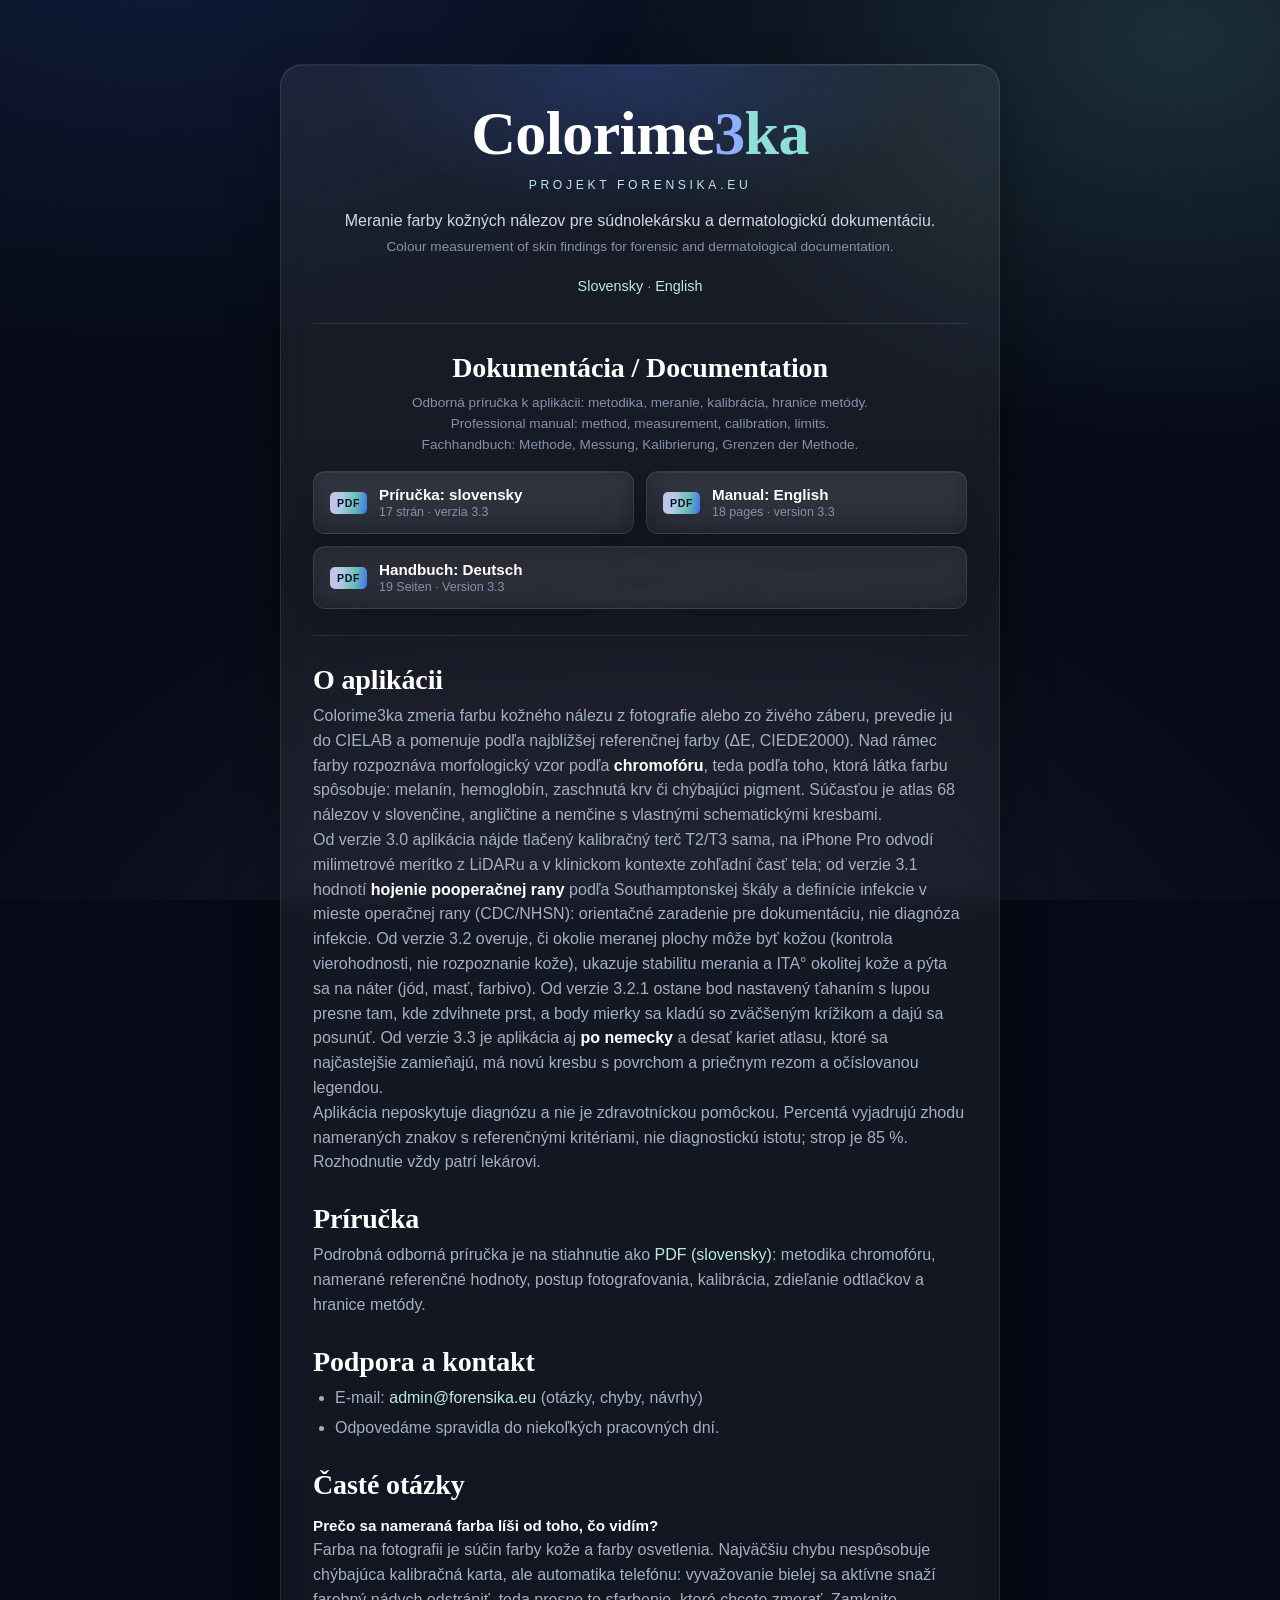
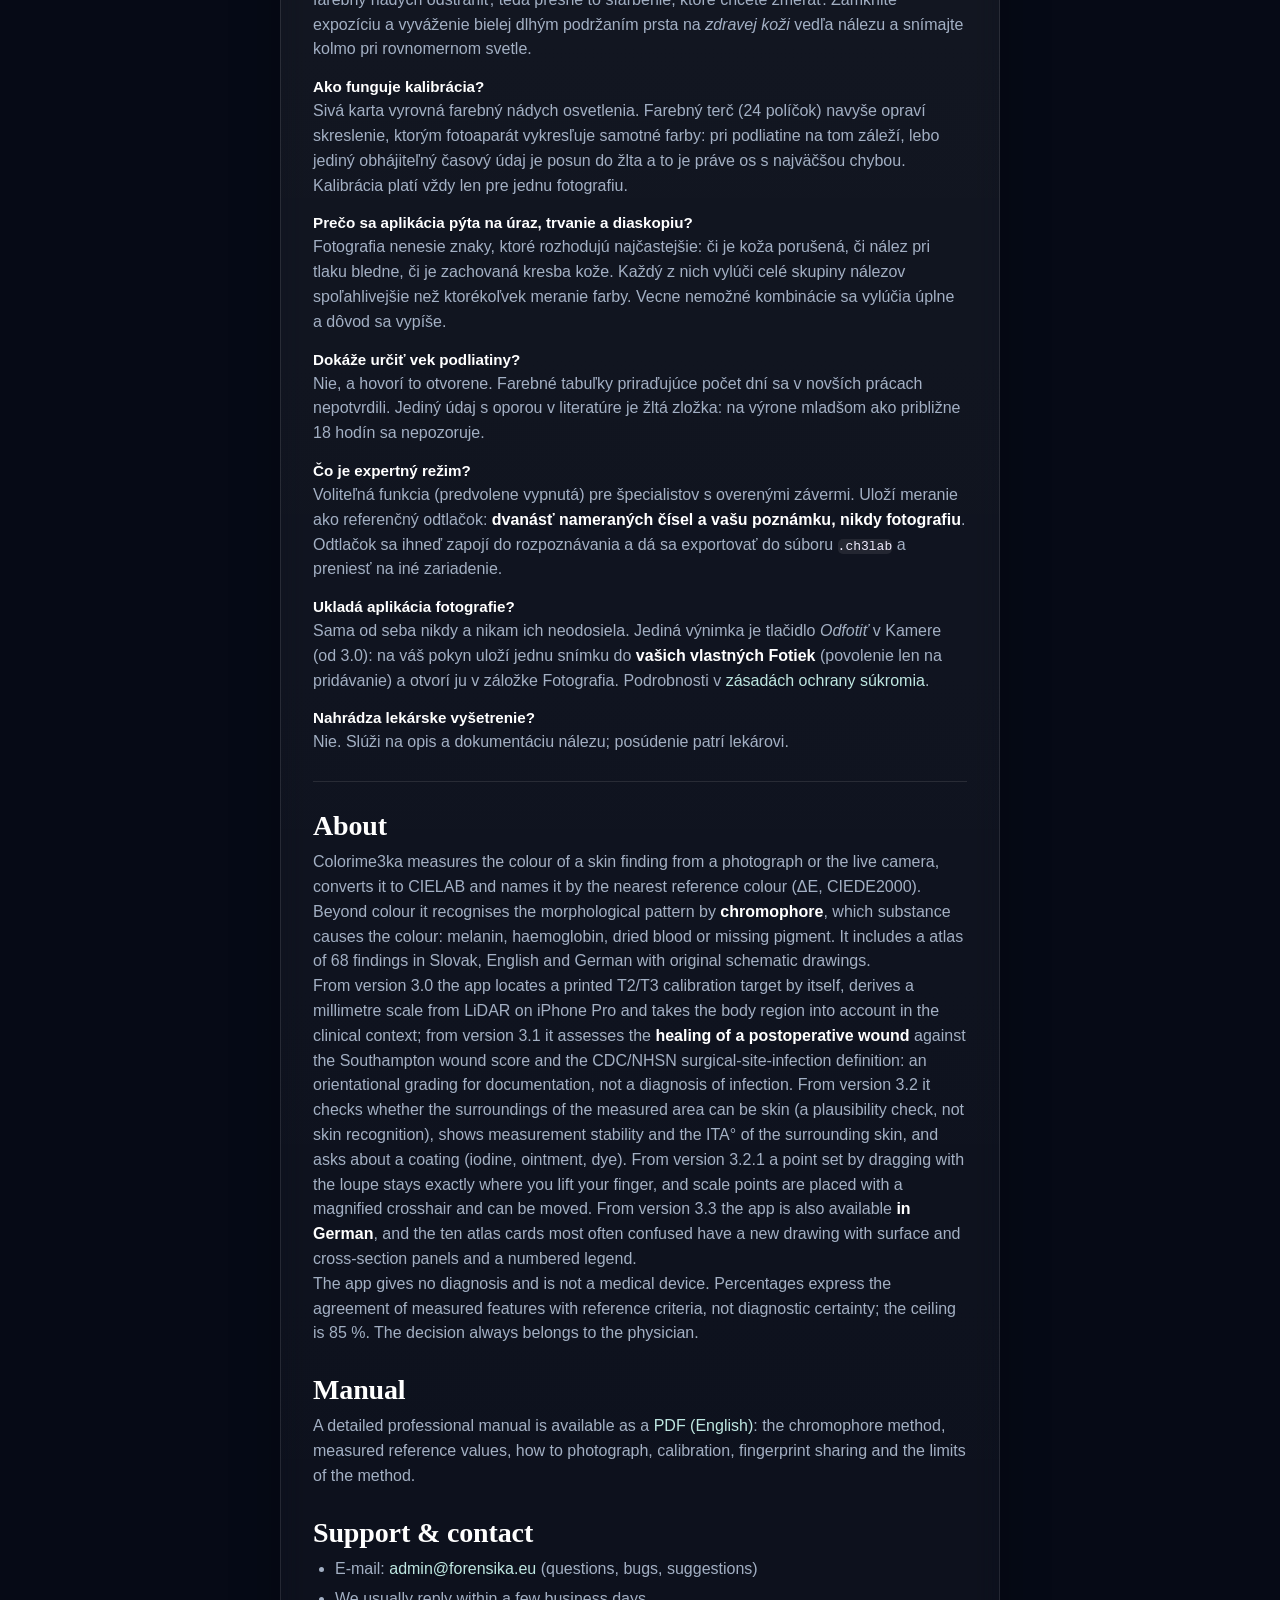
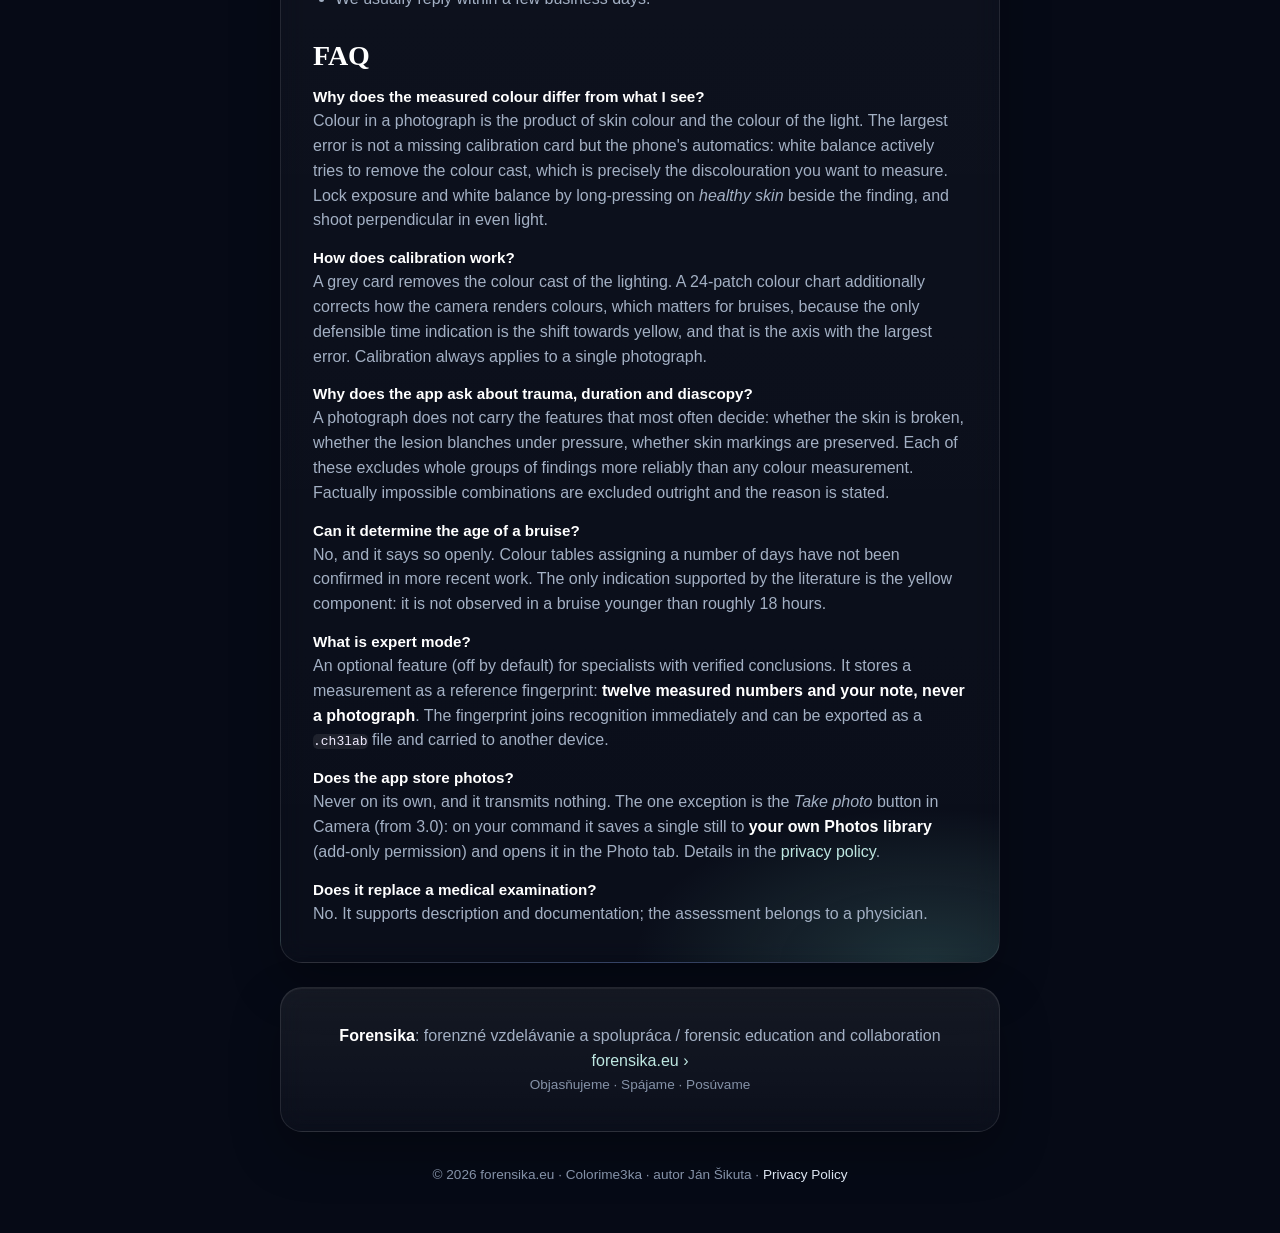
==== commit 37126f7a: "Nový vzhľad (glam.css) v štýle rodiny forensika.eu: tmavá noc, aurora, sklenené karty Co-Authored-By" ====
--- a/index.html
+++ b/index.html
@@ -47,6 +47,7 @@
   .doc-link .t { display: block; color: var(--navy); font-weight: 600; font-size: .95rem; }
   .doc-link .m { display: block; color: var(--muted); font-size: .78rem; margin-top: 2px; }
 </style>
+<link rel="stylesheet" href="glam.css?v=20261017">
 </head>
 <body>
 
--- a/glam.css
+++ b/glam.css
@@ -0,0 +1,125 @@
+/* Colorime3ka - glam.css (rodina forensika.eu)
+   Tmavá noc, aurora vo farbách appky, sklenené karty, pätkové nadpisy (systémové písma,
+   bez Google Fonts). Načítava sa po pôvodnom štýle stránky a prepisuje jeho farby. */
+:root{
+  --g-bg:#060a16; --g-ink:#eef2fa; --g-ink2:#d8e0ec; --g-muted:#a3b0c4; --g-soft:#8592a8;
+  --g-line:rgba(255,255,255,.10); --g-line2:rgba(255,255,255,.18);
+  --g-acc:#bfe8e2; --g-grad:linear-gradient(100deg,#c9c2e3 0%,#b3c9ea 30%,#6cbeb4 65%,#3b73f0 100%); --g-btn-ink:#081226;
+  --g-serif:"New York","Iowan Old Style",ui-serif,"Palatino Linotype",Palatino,Georgia,serif;
+  color-scheme:dark;
+}
+html{background:var(--g-bg)!important;}
+body{
+  color:var(--g-ink2)!important;
+  background:
+    radial-gradient(1100px 700px at 12% -8%, rgba(59,115,240,.16), transparent 60%),
+    radial-gradient(900px 650px at 92% 4%, rgba(108,190,180,.20), transparent 62%),
+    radial-gradient(1200px 900px at 50% 120%, rgba(201,194,227,.10), transparent 60%),
+    var(--g-bg)!important;
+  background-attachment:fixed!important;
+}
+body::before{
+  content:"";position:fixed;inset:0;pointer-events:none;z-index:0;opacity:.05;mix-blend-mode:overlay;
+  background-image:url("data:image/svg+xml;utf8,<svg xmlns='http://www.w3.org/2000/svg' width='160' height='160'><filter id='n'><feTurbulence type='fractalNoise' baseFrequency='.9' numOctaves='2' stitchTiles='stitch'/></filter><rect width='100%' height='100%' filter='url(%23n)'/></svg>");
+}
+body > *{position:relative;z-index:1;}
+::selection{background:rgba(108,190,180,.45);color:#fff;}
+
+/* Hero */
+.hero{
+  background:
+    radial-gradient(620px 340px at 50% 10%, rgba(59,115,240,.30), transparent 70%),
+    radial-gradient(560px 320px at 22% 85%, rgba(108,190,180,.22), transparent 70%),
+    radial-gradient(560px 320px at 80% 80%, rgba(201,194,227,.18), transparent 70%),
+    rgba(255,255,255,.015)!important;
+  border-bottom:1px solid var(--g-line);overflow:hidden;position:relative;
+}
+.hero::after{
+  content:"";position:absolute;left:50%;top:-10%;width:min(1100px,96vw);height:120%;transform:translateX(-50%);
+  background:conic-gradient(from 210deg at 50% 40%, rgba(59,115,240,0), rgba(59,115,240,.14), rgba(108,190,180,.16), rgba(201,194,227,.10), rgba(59,115,240,0));
+  filter:blur(60px);pointer-events:none;z-index:0;animation:g-aurora 18s ease-in-out infinite alternate;
+}
+.hero > *{position:relative;z-index:1;}
+@keyframes g-aurora{0%{transform:translateX(-50%) rotate(0deg) scale(1);}100%{transform:translateX(-50%) rotate(14deg) scale(1.08);}}
+@media (prefers-reduced-motion:reduce){.hero::after{animation:none;}}
+h1{font-family:var(--g-serif)!important;font-weight:600!important;letter-spacing:-.01em!important;color:#fff!important;}
+.hero h1{font-size:clamp(40px,7.5vw,78px)!important;line-height:1.02!important;text-shadow:0 10px 50px rgba(59,115,240,.20);}
+h2,h3{color:#fff!important;}
+h2{font-family:var(--g-serif)!important;font-weight:600!important;letter-spacing:-.005em;}
+.kicker,.tagline,.tag{color:var(--g-acc)!important;letter-spacing:.3em!important;}
+.lede,.lead,.hero p{color:#cbd5e6!important;}
+p,li,td,dd{color:var(--g-muted);}
+b,strong{color:#fff!important;}
+a{color:var(--g-acc);}
+a:hover{color:#fff;}
+.muted,.mala{color:var(--g-soft)!important;}
+.hero img,.hero .icon,.hero .logo,.appicon{box-shadow:0 0 0 1px rgba(255,255,255,.14),0 26px 60px rgba(0,0,0,.55),0 0 80px rgba(59,115,240,.25)!important;}
+
+/* Tlačidlá */
+.btn-primary,.btn-akcent,.contact,.btn:not(.btn-ghost):not(.btn-sek):not(.btn-biele){
+  background:var(--g-grad)!important;color:var(--g-btn-ink)!important;border:0!important;font-weight:700!important;
+  box-shadow:0 12px 32px rgba(59,115,240,.30),inset 0 1px 0 rgba(255,255,255,.45)!important;
+}
+.btn-primary:hover,.btn-akcent:hover,.contact:hover{transform:translateY(-2px);}
+.btn-ghost,.btn-sek,.btn-biele{
+  background:rgba(255,255,255,.05)!important;color:#eef2fa!important;border:1px solid var(--g-line2)!important;backdrop-filter:blur(8px);
+}
+.btn-ghost:hover,.btn-sek:hover,.btn-biele:hover{background:rgba(255,255,255,.12)!important;}
+.store{background:#fff!important;color:#0a1524!important;box-shadow:0 8px 22px rgba(0,0,0,.35)!important;}
+.store:hover{background:#f1f5fb!important;transform:translateY(-2px);}
+
+/* Karty a sklo */
+.card,.d,.tier,.karta,details,.note,.poznamka,.upozornenie,table,.doc-link,ul.docs a,.headline,.vnorena,.step{
+  background:linear-gradient(180deg,rgba(255,255,255,.065),rgba(255,255,255,.022))!important;
+  border:1px solid var(--g-line)!important;
+  -webkit-backdrop-filter:blur(12px);backdrop-filter:blur(12px);
+  box-shadow:inset 0 1px 0 rgba(255,255,255,.05),0 20px 50px rgba(0,0,0,.28)!important;
+}
+.card,.tier,.karta{border-radius:22px!important;transition:transform .25s ease,border-color .25s ease,box-shadow .25s ease;}
+.card:hover,.tier:hover,.karta:hover,ul.docs a:hover,.doc-link:hover{transform:translateY(-3px);border-color:rgba(108,190,180,.40)!important;
+  box-shadow:inset 0 1px 0 rgba(255,255,255,.07),0 26px 60px rgba(0,0,0,.36),0 0 50px rgba(59,115,240,.10)!important;}
+.pill,.stitok,.odznaky li{background:rgba(255,255,255,.05)!important;border:1px solid var(--g-line2)!important;color:#dbe4f0!important;}
+.price.free,.price.paid{background:var(--g-grad)!important;color:var(--g-btn-ink)!important;}
+th{color:var(--g-acc)!important;background:rgba(255,255,255,.04)!important;}
+th,td{border-bottom:1px solid var(--g-line)!important;}
+summary{color:#fff!important;}
+summary::marker{color:var(--g-acc);}
+code,kbd{background:rgba(255,255,255,.08)!important;color:#f1ecff!important;border-radius:5px;}
+hr{border-top-color:var(--g-line)!important;}
+
+/* Pätička */
+footer{background:rgba(255,255,255,.02)!important;border-top:1px solid var(--g-line)!important;color:var(--g-soft)!important;}
+footer a{color:#dbe4f0!important;}
+footer .copy,footer .tag,footer .words,footer .slogan,footer .povod{color:var(--g-soft)!important;}
+
+@media (prefers-reduced-motion:no-preference){
+  @supports (animation-timeline:view()){
+    .card,.tier,.karta,.d{animation:g-rise linear both;animation-timeline:view();animation-range:entry 0% entry 35%;}
+  }
+}
+@keyframes g-rise{from{opacity:0;transform:translateY(18px);}to{opacity:1;transform:none;}}
+@media (max-width:700px){body{background-attachment:scroll!important;}}
+
+/* Colorime3ka: tmavé farebné laboratórium */
+:root{--navy:#eef2fa;--ink:#c9d2e4;--muted:#93a0b8;--blue:#8fb0ff;}
+body{padding-top:64px!important;}
+.card{max-width:720px;}
+.card:first-of-type{
+  background:
+    radial-gradient(420px 220px at 50% 0%, rgba(59,115,240,.25), transparent 70%),
+    radial-gradient(420px 220px at 90% 100%, rgba(108,190,180,.20), transparent 70%),
+    linear-gradient(180deg,rgba(255,255,255,.07),rgba(255,255,255,.02))!important;
+}
+h1{font-size:clamp(38px,6.4vw,62px)!important;text-align:center;line-height:1.05!important;}
+h1 .i{color:#8fb0ff!important;} h1 .k{color:#8ee0d4!important;}
+.card:first-of-type h1{background:none;}
+.tagline{color:var(--g-acc)!important;}
+.lead{color:#cfd7ea!important;}
+h2{font-size:clamp(22px,3vw,28px)!important;margin-top:28px!important;}
+h3{color:#fff!important;}
+.note,.headline{border-left:3px solid #6cbeb4!important;color:#dbe4f0;}
+.doc-link .pdf{background:var(--g-grad)!important;color:var(--g-btn-ink)!important;}
+.doc-link .t{color:#fff!important;}
+.doc-link .m{color:var(--g-soft)!important;}
+footer{background:none!important;border:0!important;}
+footer,footer *{color:var(--g-soft);}
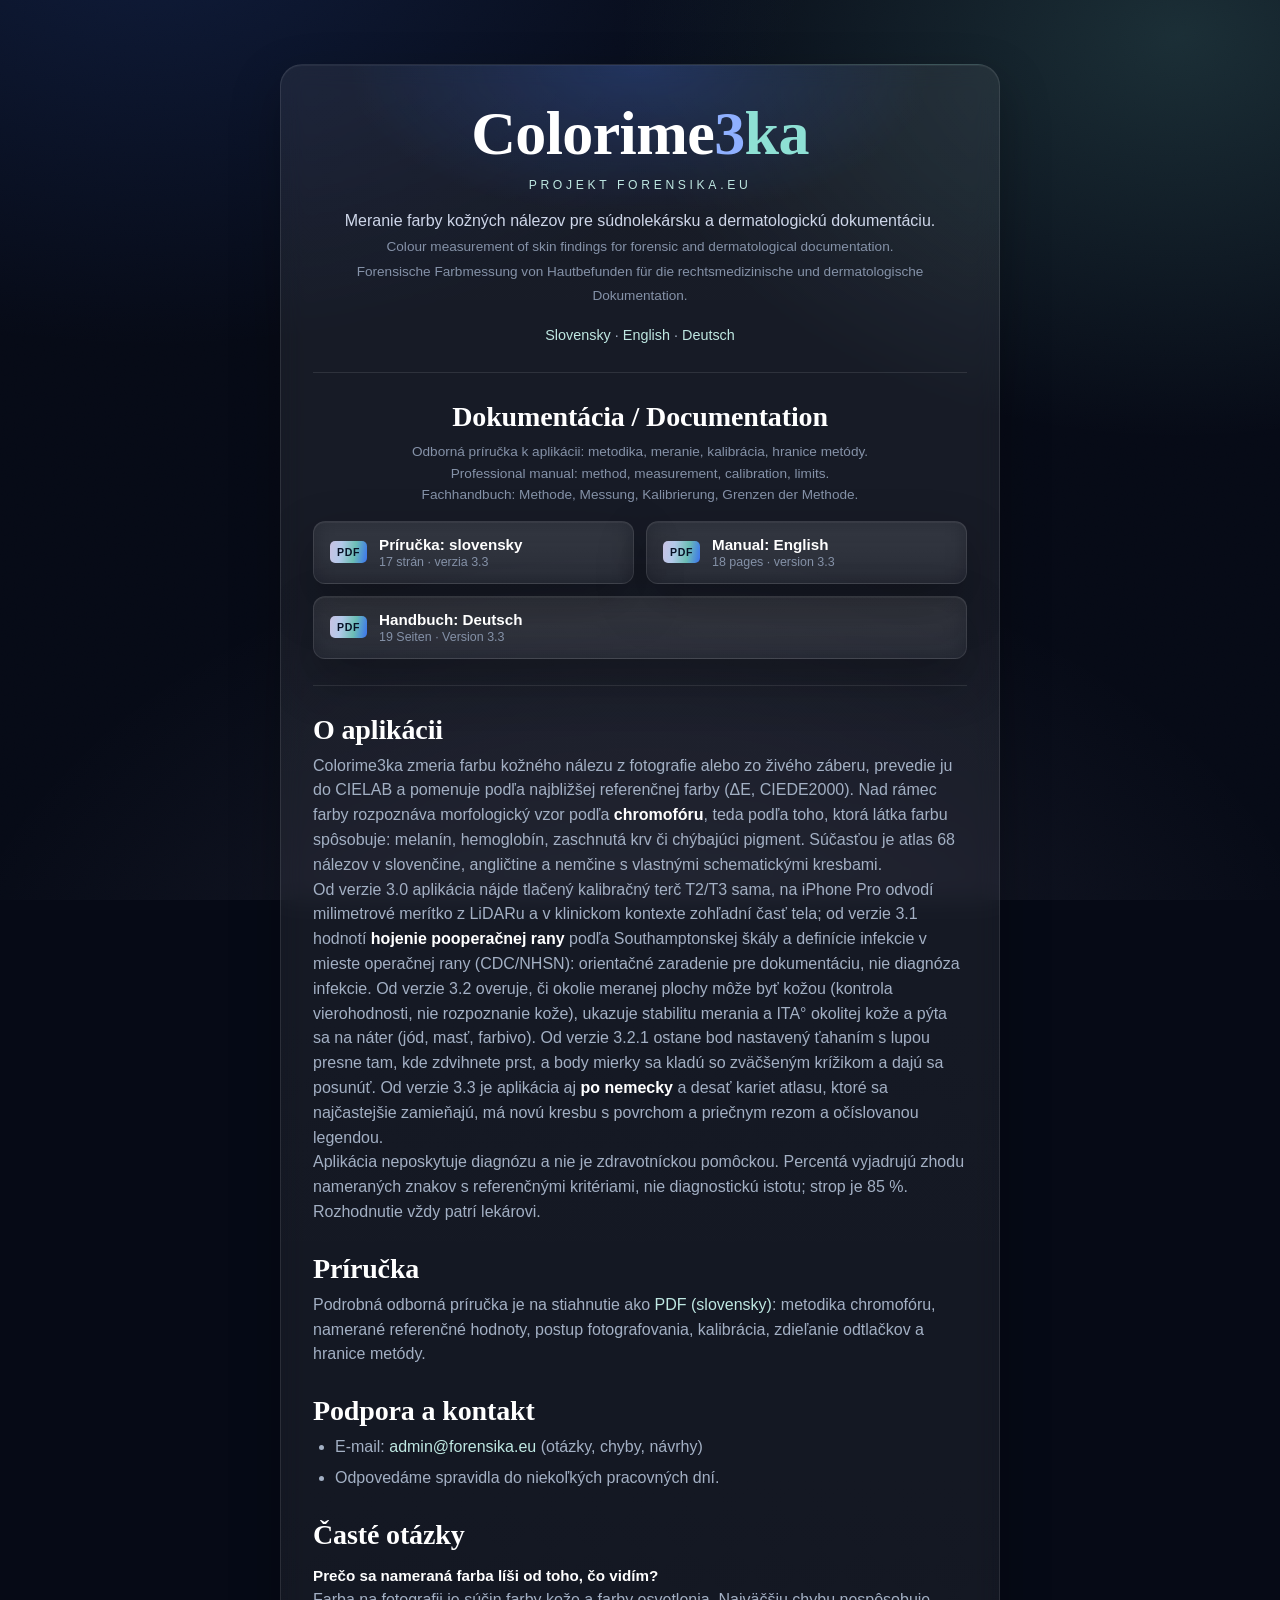
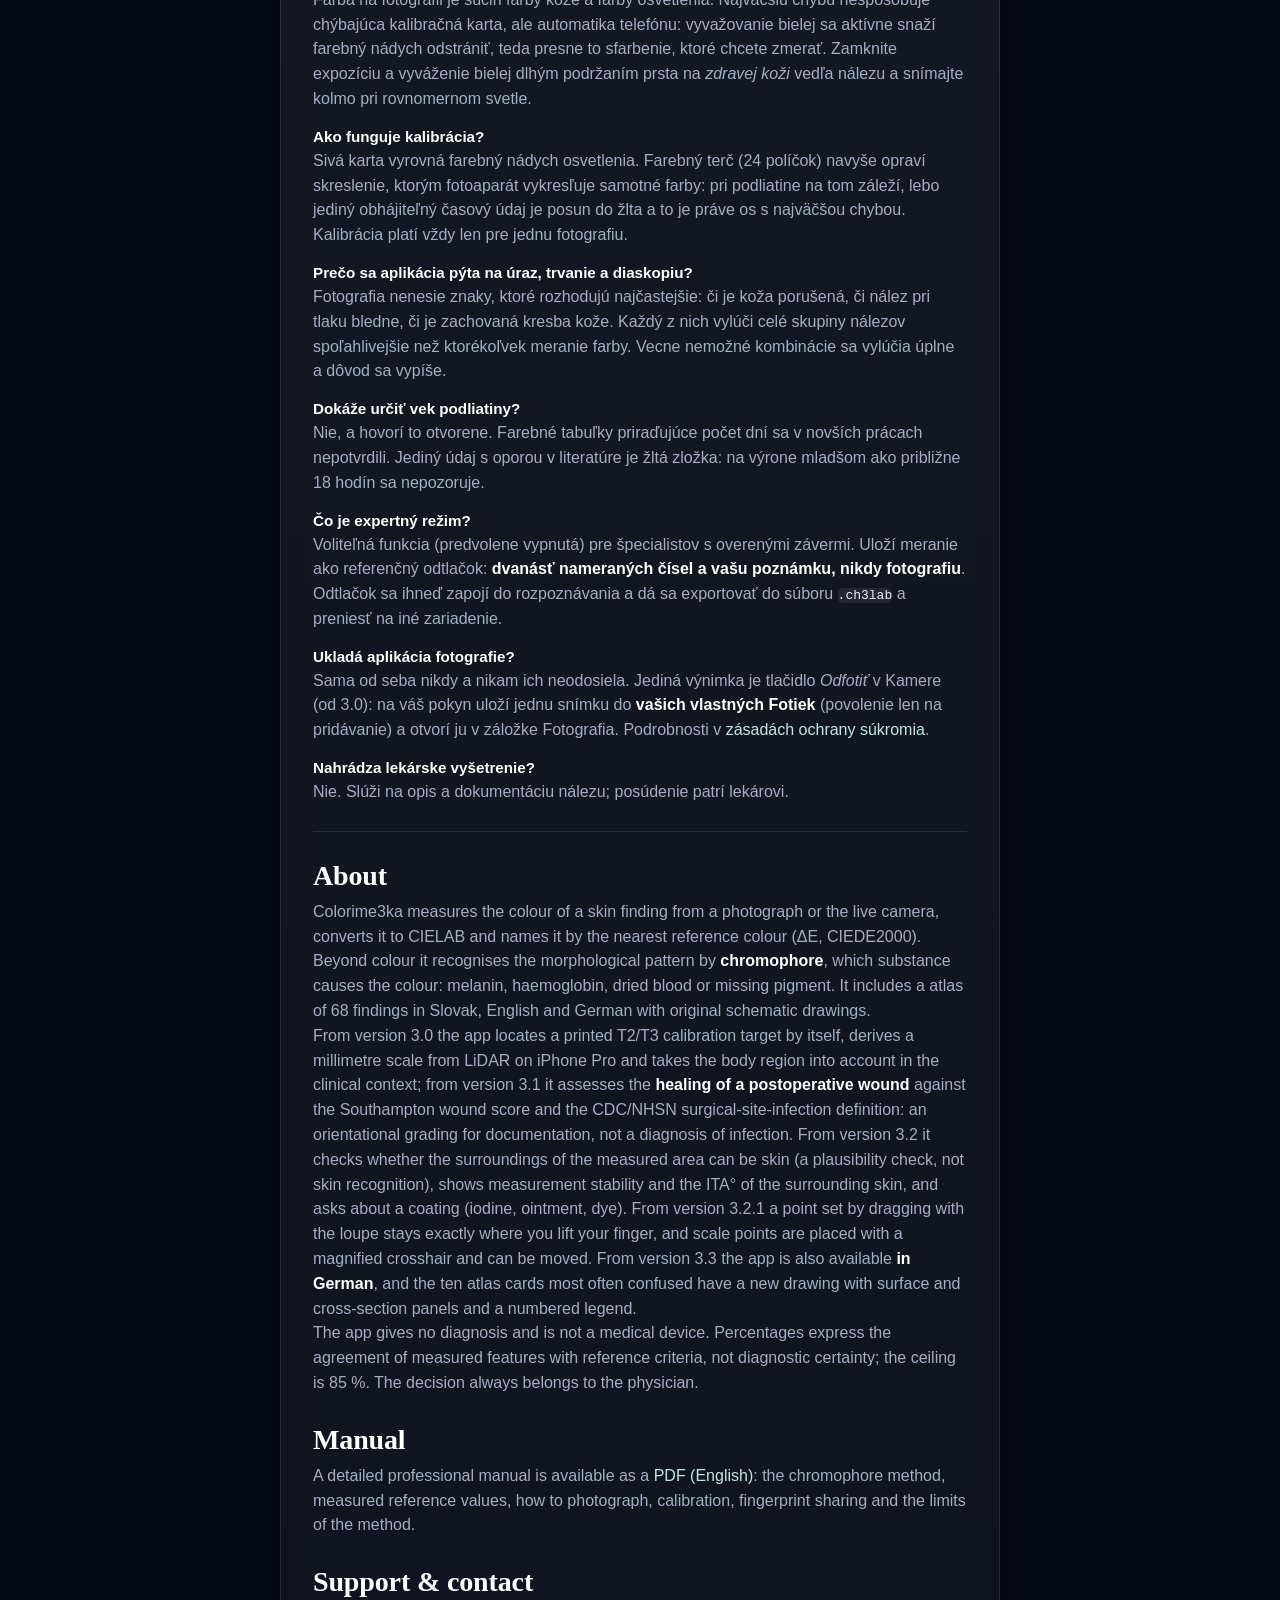
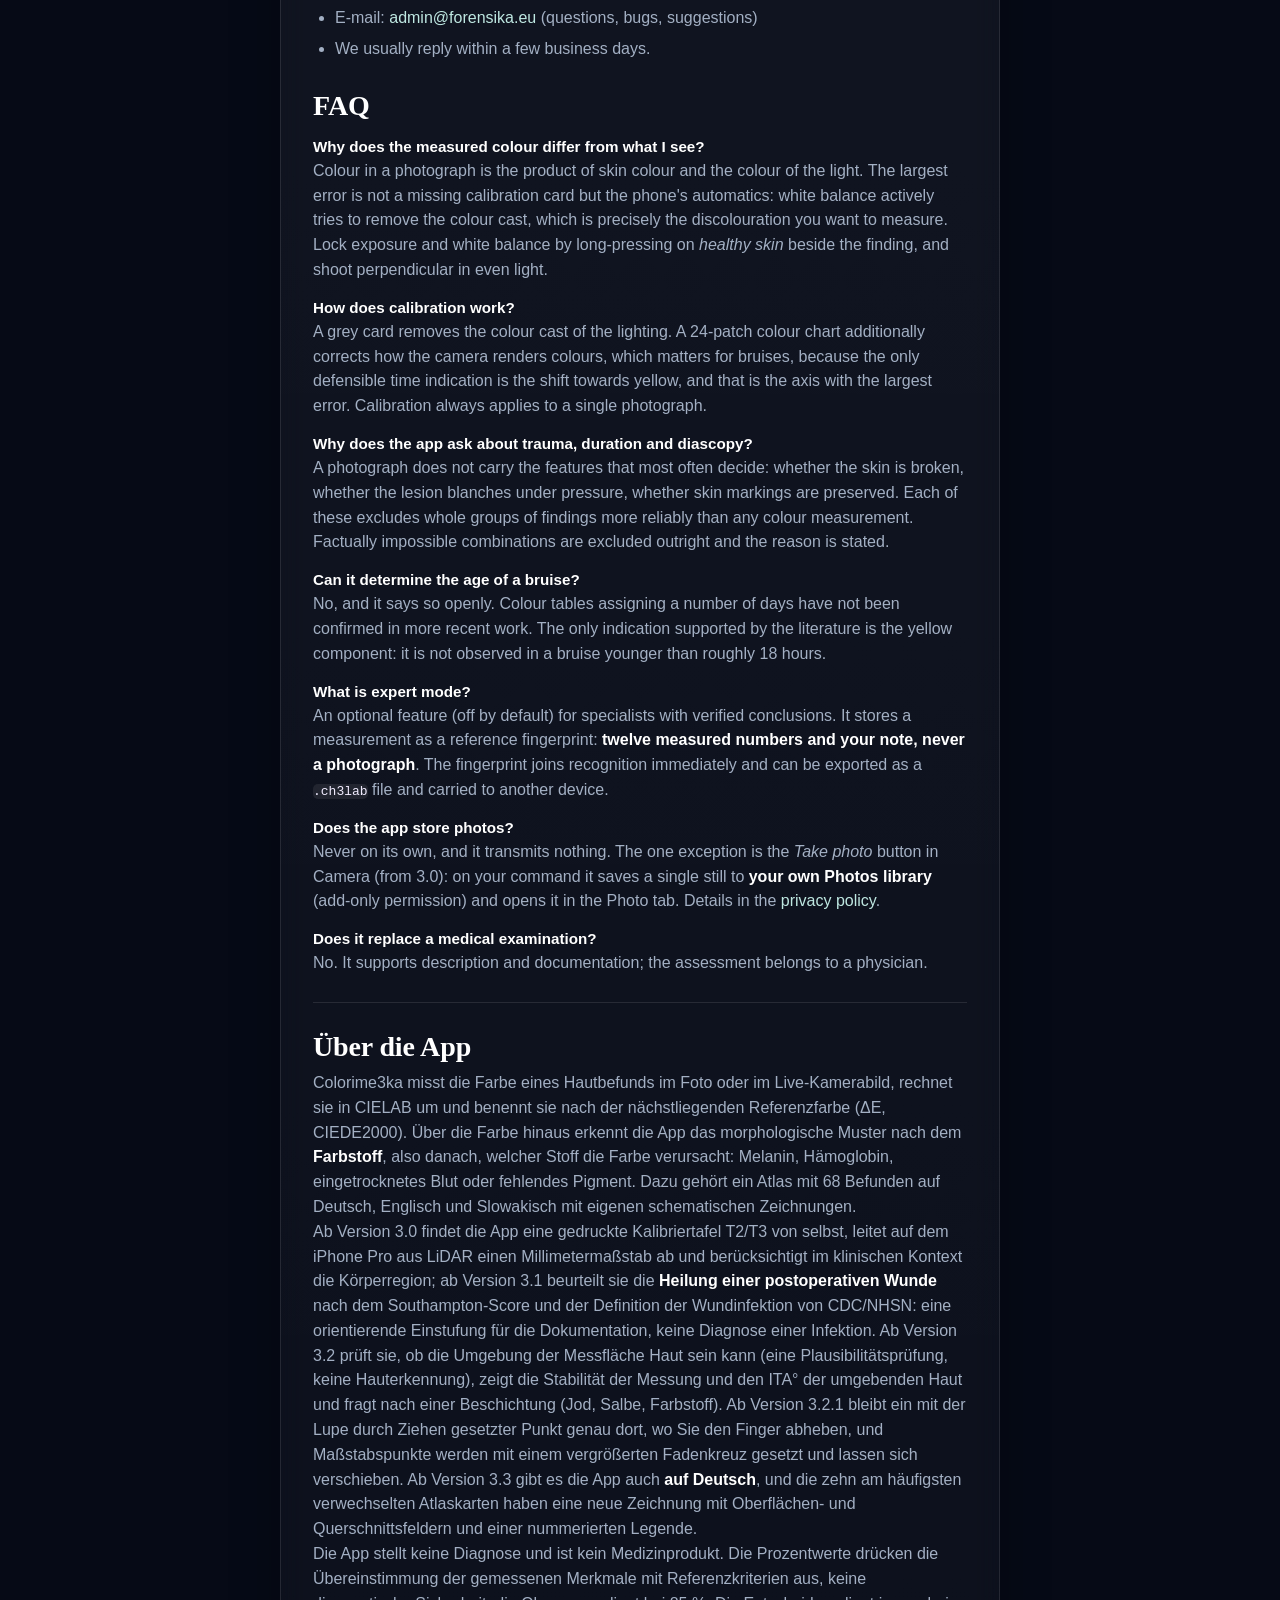
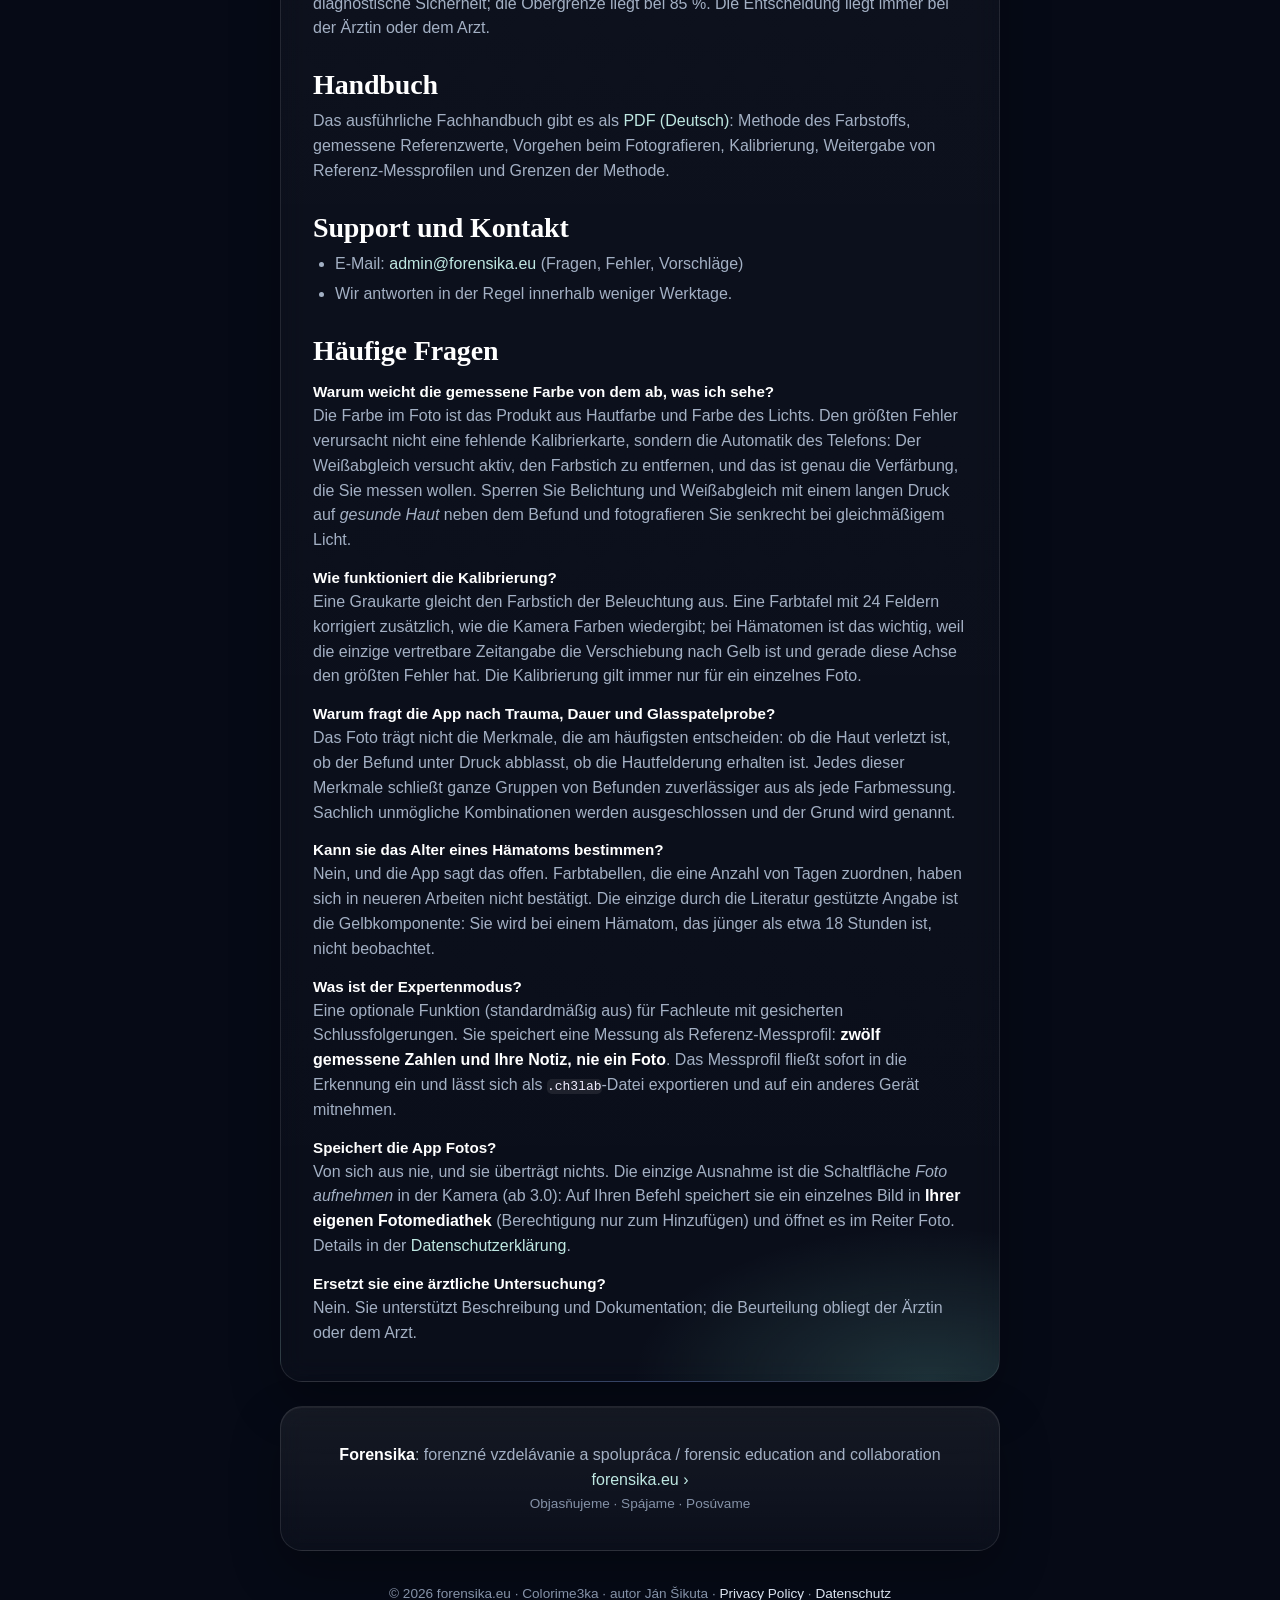
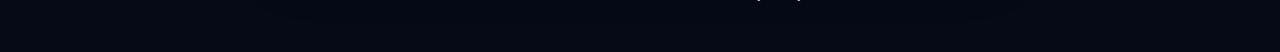
==== commit b7d80d4a: "Colorime3ka: nemecká sekcia na webe (o aplikácii, príručka, podpora, časté otázky) a nemecké zásady " ====
--- a/index.html
+++ b/index.html
@@ -4,7 +4,7 @@
 <meta charset="utf-8">
 <meta name="viewport" content="width=device-width, initial-scale=1.0">
 <title>Colorime3ka: podpora / support · forensika.eu</title>
-<meta name="description" content="Colorime3ka: meranie farby kožných nálezov pre súdnolekársku a dermatologickú dokumentáciu. Podpora a kontakt. / Colour measurement of skin findings for forensic and dermatological documentation.">
+<meta name="description" content="Colorime3ka: meranie farby kožných nálezov pre súdnolekársku a dermatologickú dokumentáciu. Podpora a kontakt. / Colour measurement of skin findings for forensic and dermatological documentation. / Forensische Farbmessung von Hautbefunden, auch auf Deutsch.">
 <style>
   :root {
     --navy: #21334c; --sky-top: #b3c9ea; --lavender: #c9c2e3;
@@ -55,8 +55,9 @@
   <h1>Colorime<span class="i">3</span><span class="k">ka</span></h1>
   <p class="tagline">PROJEKT FORENSIKA.EU</p>
   <p class="lead">Meranie farby kožných nálezov pre súdnolekársku a dermatologickú dokumentáciu.<br>
-     <span class="muted">Colour measurement of skin findings for forensic and dermatological documentation.</span></p>
-  <p class="lang-note"><a href="#sk">Slovensky</a> · <a href="#en">English</a></p>
+     <span class="muted">Colour measurement of skin findings for forensic and dermatological documentation.<br>
+     Forensische Farbmessung von Hautbefunden für die rechtsmedizinische und dermatologische Dokumentation.</span></p>
+  <p class="lang-note"><a href="#sk">Slovensky</a> · <a href="#en">English</a> · <a href="#de">Deutsch</a></p>
 
   <hr>
 
@@ -163,6 +164,47 @@
     <h3>Does it replace a medical examination?</h3>
     <p>No. It supports description and documentation; the assessment belongs to a physician.</p>
   </section>
+
+  <hr>
+
+  <section id="de">
+    <h2>Über die App</h2>
+    <p>Colorime3ka misst die Farbe eines Hautbefunds im Foto oder im Live-Kamerabild, rechnet sie in CIELAB um und benennt sie nach der nächstliegenden Referenzfarbe (ΔE, CIEDE2000). Über die Farbe hinaus erkennt die App das morphologische Muster nach dem <strong>Farbstoff</strong>, also danach, welcher Stoff die Farbe verursacht: Melanin, Hämoglobin, eingetrocknetes Blut oder fehlendes Pigment. Dazu gehört ein Atlas mit 68 Befunden auf Deutsch, Englisch und Slowakisch mit eigenen schematischen Zeichnungen.</p>
+    <p>Ab Version 3.0 findet die App eine gedruckte Kalibriertafel T2/T3 von selbst, leitet auf dem iPhone Pro aus LiDAR einen Millimetermaßstab ab und berücksichtigt im klinischen Kontext die Körperregion; ab Version 3.1 beurteilt sie die <strong>Heilung einer postoperativen Wunde</strong> nach dem Southampton-Score und der Definition der Wundinfektion von CDC/NHSN: eine orientierende Einstufung für die Dokumentation, keine Diagnose einer Infektion. Ab Version 3.2 prüft sie, ob die Umgebung der Messfläche Haut sein kann (eine Plausibilitätsprüfung, keine Hauterkennung), zeigt die Stabilität der Messung und den ITA° der umgebenden Haut und fragt nach einer Beschichtung (Jod, Salbe, Farbstoff). Ab Version 3.2.1 bleibt ein mit der Lupe durch Ziehen gesetzter Punkt genau dort, wo Sie den Finger abheben, und Maßstabspunkte werden mit einem vergrößerten Fadenkreuz gesetzt und lassen sich verschieben. Ab Version 3.3 gibt es die App auch <strong>auf Deutsch</strong>, und die zehn am häufigsten verwechselten Atlaskarten haben eine neue Zeichnung mit Oberflächen- und Querschnittsfeldern und einer nummerierten Legende.</p>
+    <p>Die App stellt keine Diagnose und ist kein Medizinprodukt. Die Prozentwerte drücken die Übereinstimmung der gemessenen Merkmale mit Referenzkriterien aus, keine diagnostische Sicherheit; die Obergrenze liegt bei 85 %. Die Entscheidung liegt immer bei der Ärztin oder dem Arzt.</p>
+
+    <h2>Handbuch</h2>
+    <p>Das ausführliche Fachhandbuch gibt es als <a href="Colorime3ka-Handbuch-DE.pdf">PDF (Deutsch)</a>: Methode des Farbstoffs, gemessene Referenzwerte, Vorgehen beim Fotografieren, Kalibrierung, Weitergabe von Referenz-Messprofilen und Grenzen der Methode.</p>
+
+    <h2>Support und Kontakt</h2>
+    <ul>
+      <li>E-Mail: <a href="mailto:admin@forensika.eu">admin@forensika.eu</a> (Fragen, Fehler, Vorschläge)</li>
+      <li>Wir antworten in der Regel innerhalb weniger Werktage.</li>
+    </ul>
+
+    <h2>Häufige Fragen</h2>
+
+    <h3>Warum weicht die gemessene Farbe von dem ab, was ich sehe?</h3>
+    <p>Die Farbe im Foto ist das Produkt aus Hautfarbe und Farbe des Lichts. Den größten Fehler verursacht nicht eine fehlende Kalibrierkarte, sondern die Automatik des Telefons: Der Weißabgleich versucht aktiv, den Farbstich zu entfernen, und das ist genau die Verfärbung, die Sie messen wollen. Sperren Sie Belichtung und Weißabgleich mit einem langen Druck auf <em>gesunde Haut</em> neben dem Befund und fotografieren Sie senkrecht bei gleichmäßigem Licht.</p>
+
+    <h3>Wie funktioniert die Kalibrierung?</h3>
+    <p>Eine Graukarte gleicht den Farbstich der Beleuchtung aus. Eine Farbtafel mit 24 Feldern korrigiert zusätzlich, wie die Kamera Farben wiedergibt; bei Hämatomen ist das wichtig, weil die einzige vertretbare Zeitangabe die Verschiebung nach Gelb ist und gerade diese Achse den größten Fehler hat. Die Kalibrierung gilt immer nur für ein einzelnes Foto.</p>
+
+    <h3>Warum fragt die App nach Trauma, Dauer und Glasspatelprobe?</h3>
+    <p>Das Foto trägt nicht die Merkmale, die am häufigsten entscheiden: ob die Haut verletzt ist, ob der Befund unter Druck abblasst, ob die Hautfelderung erhalten ist. Jedes dieser Merkmale schließt ganze Gruppen von Befunden zuverlässiger aus als jede Farbmessung. Sachlich unmögliche Kombinationen werden ausgeschlossen und der Grund wird genannt.</p>
+
+    <h3>Kann sie das Alter eines Hämatoms bestimmen?</h3>
+    <p>Nein, und die App sagt das offen. Farbtabellen, die eine Anzahl von Tagen zuordnen, haben sich in neueren Arbeiten nicht bestätigt. Die einzige durch die Literatur gestützte Angabe ist die Gelbkomponente: Sie wird bei einem Hämatom, das jünger als etwa 18 Stunden ist, nicht beobachtet.</p>
+
+    <h3>Was ist der Expertenmodus?</h3>
+    <p>Eine optionale Funktion (standardmäßig aus) für Fachleute mit gesicherten Schlussfolgerungen. Sie speichert eine Messung als Referenz-Messprofil: <strong>zwölf gemessene Zahlen und Ihre Notiz, nie ein Foto</strong>. Das Messprofil fließt sofort in die Erkennung ein und lässt sich als <code>.ch3lab</code>-Datei exportieren und auf ein anderes Gerät mitnehmen.</p>
+
+    <h3>Speichert die App Fotos?</h3>
+    <p>Von sich aus nie, und sie überträgt nichts. Die einzige Ausnahme ist die Schaltfläche <em>Foto aufnehmen</em> in der Kamera (ab 3.0): Auf Ihren Befehl speichert sie ein einzelnes Bild in <strong>Ihrer eigenen Fotomediathek</strong> (Berechtigung nur zum Hinzufügen) und öffnet es im Reiter Foto. Details in der <a href="privacy.html#de">Datenschutzerklärung</a>.</p>
+
+    <h3>Ersetzt sie eine ärztliche Untersuchung?</h3>
+    <p>Nein. Sie unterstützt Beschreibung und Dokumentation; die Beurteilung obliegt der Ärztin oder dem Arzt.</p>
+  </section>
 </div>
 
 <div class="card center">
@@ -172,7 +214,7 @@
 </div>
 
 <footer>
-  <p class="muted"><span data-fz>©</span> 2026 forensika.eu · Colorime3ka · autor Ján Šikuta · <a href="privacy.html">Privacy Policy</a></p>
+  <p class="muted"><span data-fz>©</span> 2026 forensika.eu · Colorime3ka · autor Ján Šikuta · <a href="privacy.html">Privacy Policy</a> · <a href="privacy.html#de">Datenschutz</a></p>
 </footer>
 
 <script src="site.js" defer></script>
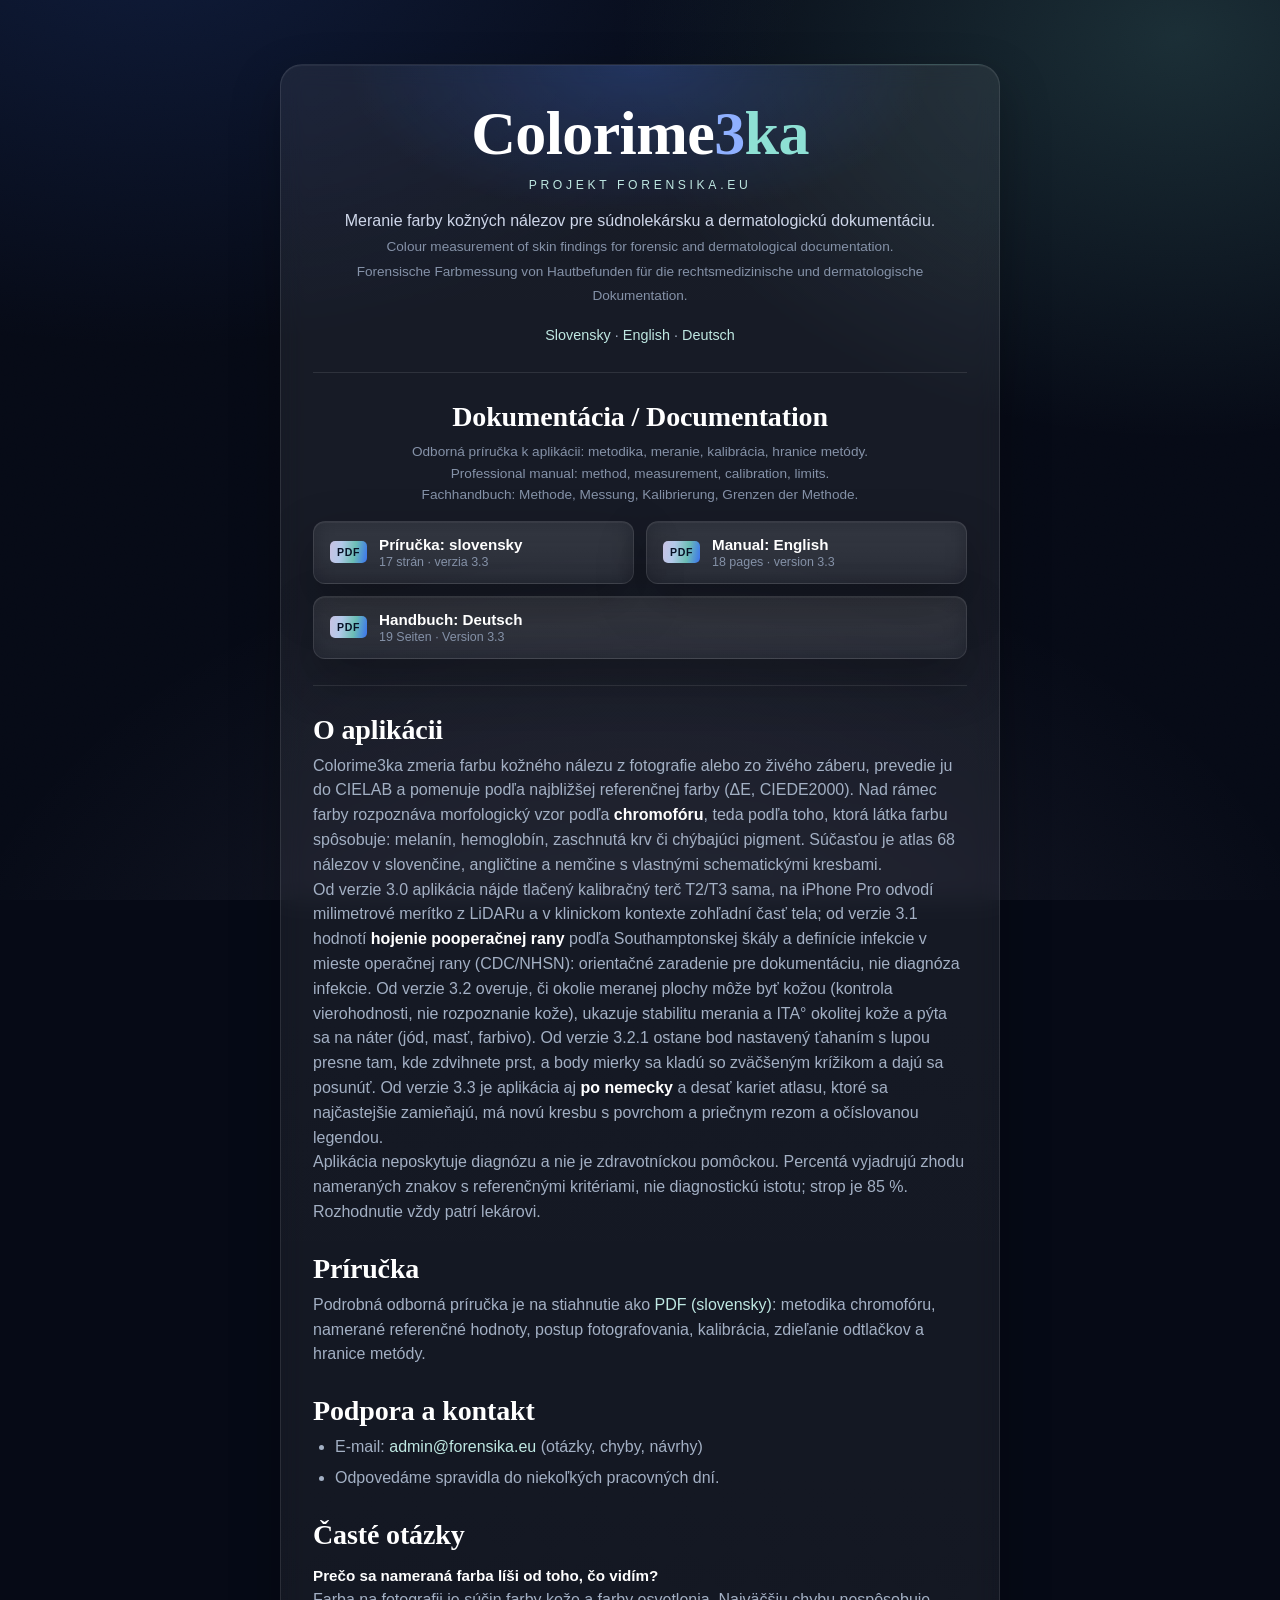
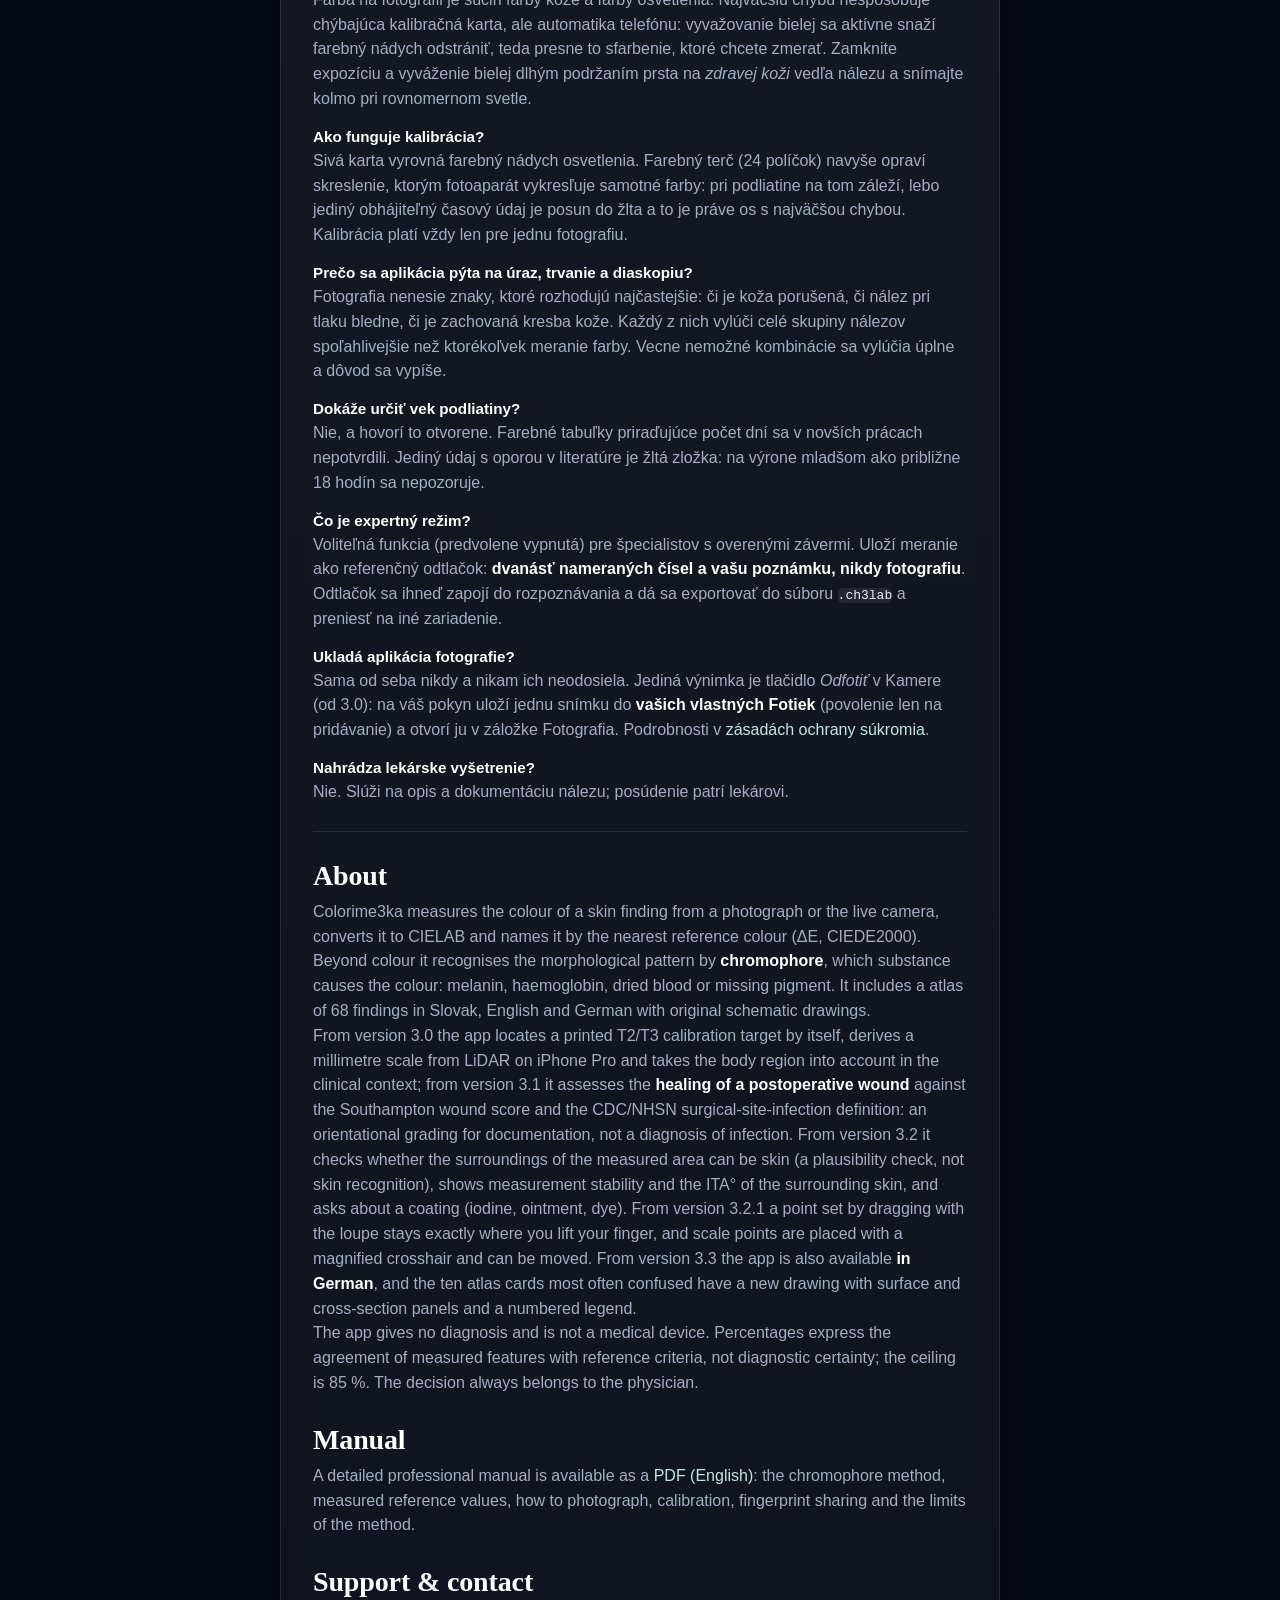
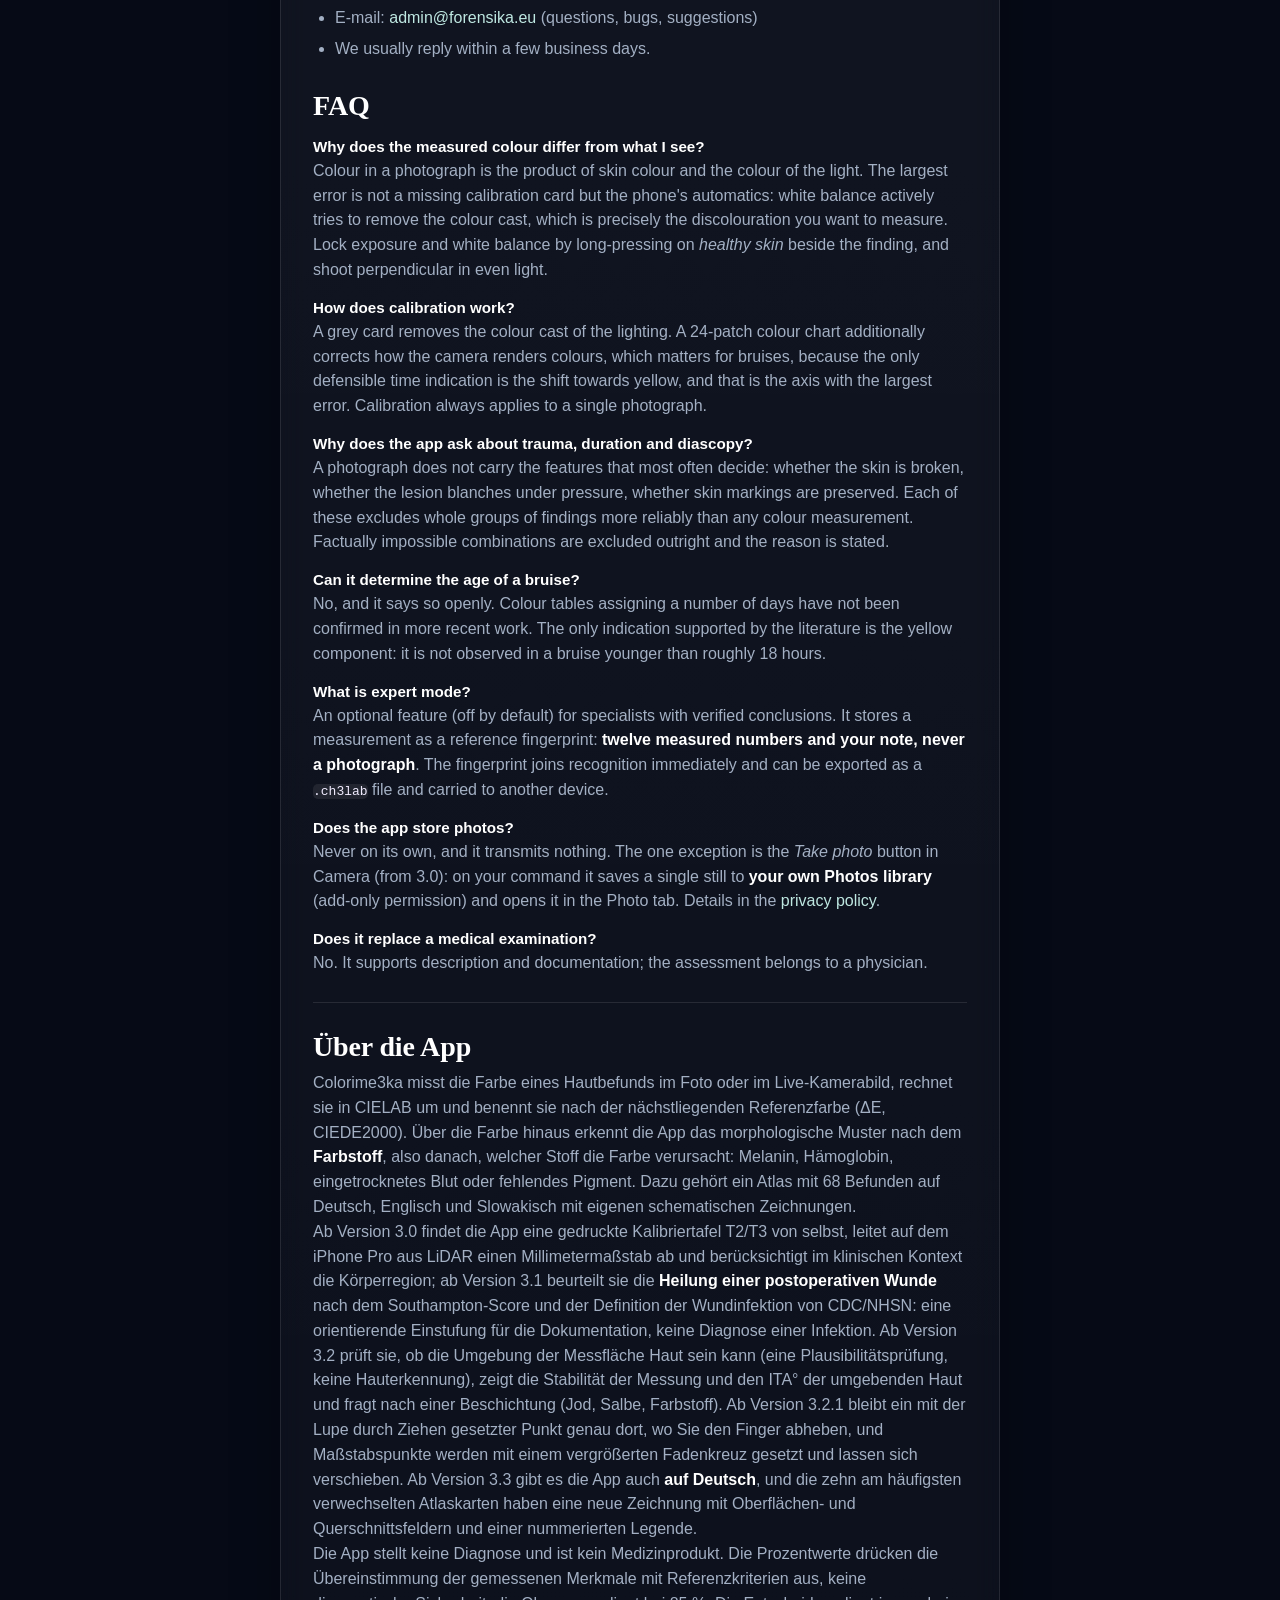
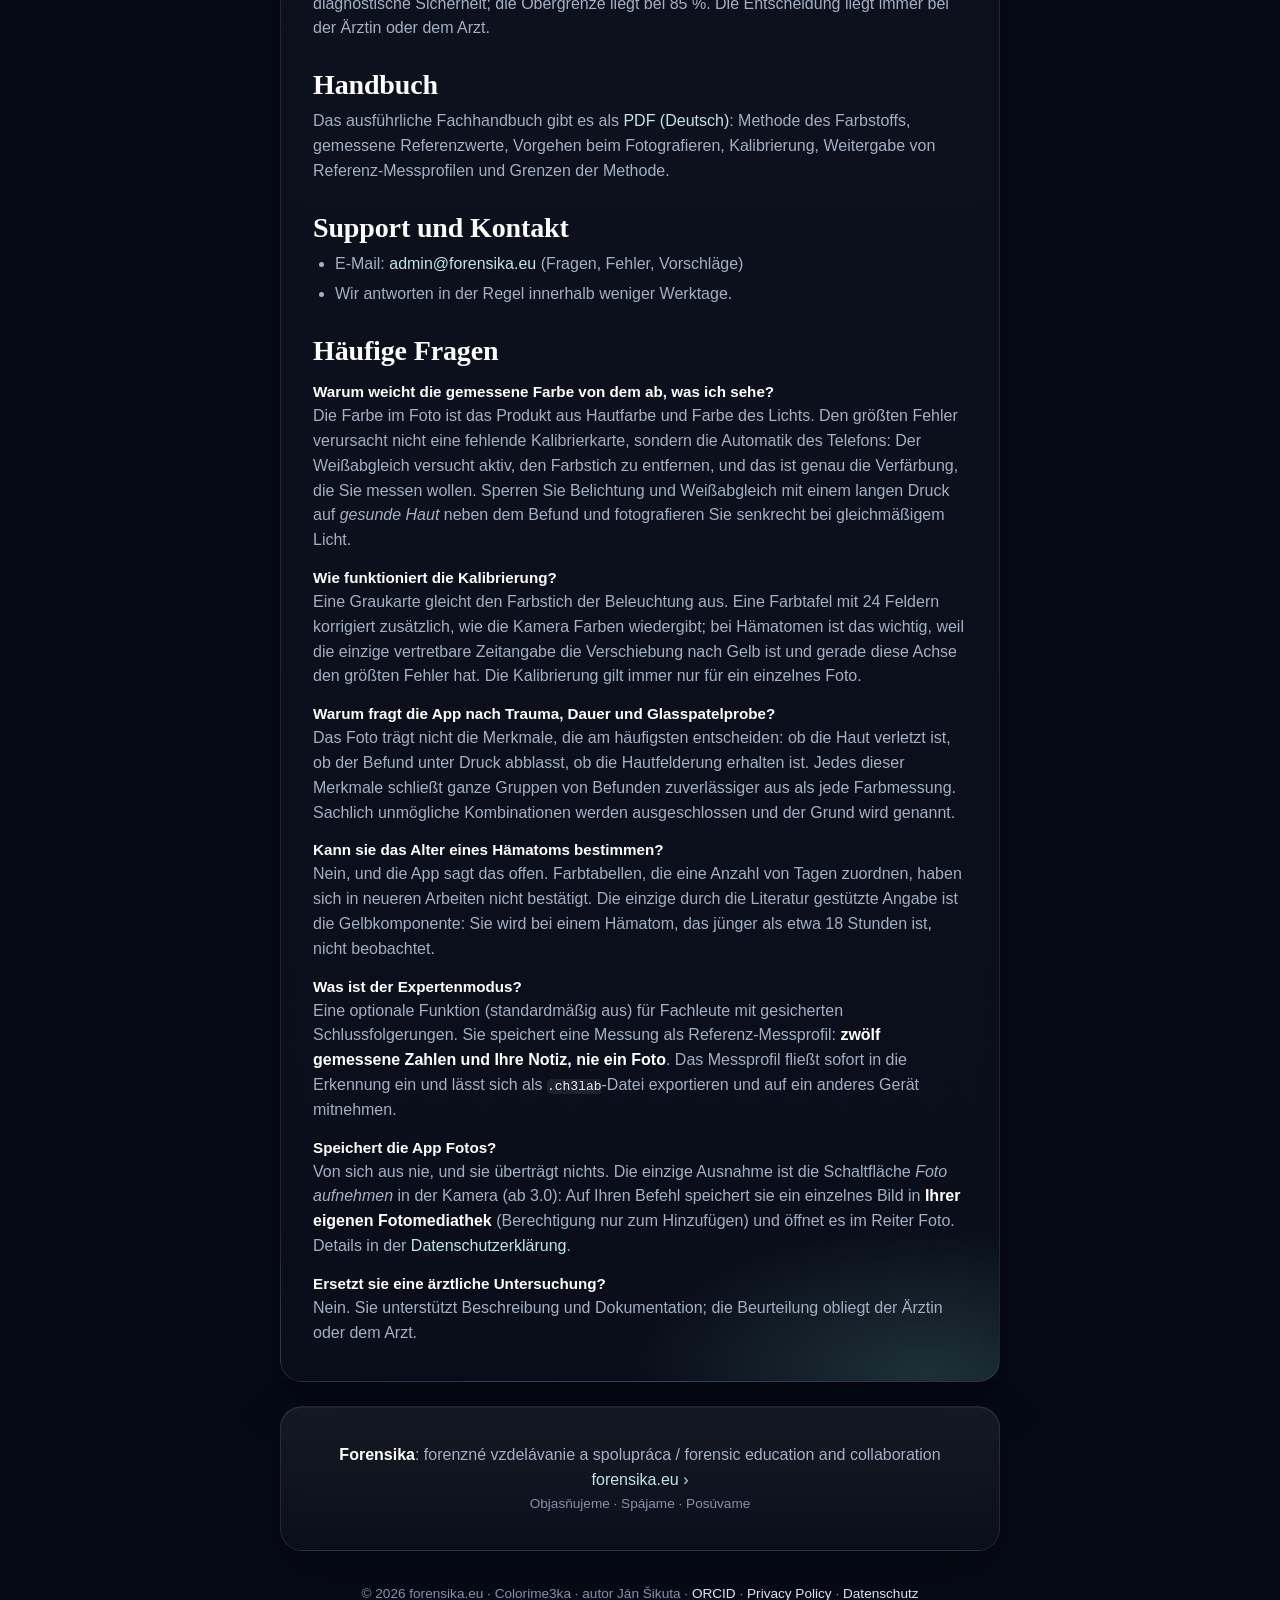
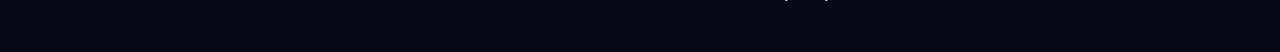
==== commit 9795f2f5: "ORCID autora v hlavičke a pätičke" ====
--- a/index.html
+++ b/index.html
@@ -48,6 +48,7 @@
   .doc-link .m { display: block; color: var(--muted); font-size: .78rem; margin-top: 2px; }
 </style>
 <link rel="stylesheet" href="glam.css?v=20261017">
+<link rel="me" href="https://orcid.org/0000-0002-4690-0317">
 </head>
 <body>
 
@@ -214,7 +215,7 @@
 </div>
 
 <footer>
-  <p class="muted"><span data-fz>©</span> 2026 forensika.eu · Colorime3ka · autor Ján Šikuta · <a href="privacy.html">Privacy Policy</a> · <a href="privacy.html#de">Datenschutz</a></p>
+  <p class="muted"><span data-fz>©</span> 2026 forensika.eu · Colorime3ka · autor Ján Šikuta · <a href="https://orcid.org/0000-0002-4690-0317" rel="me noopener" target="_blank">ORCID</a> · <a href="privacy.html">Privacy Policy</a> · <a href="privacy.html#de">Datenschutz</a></p>
 </footer>
 
 <script src="site.js" defer></script>
